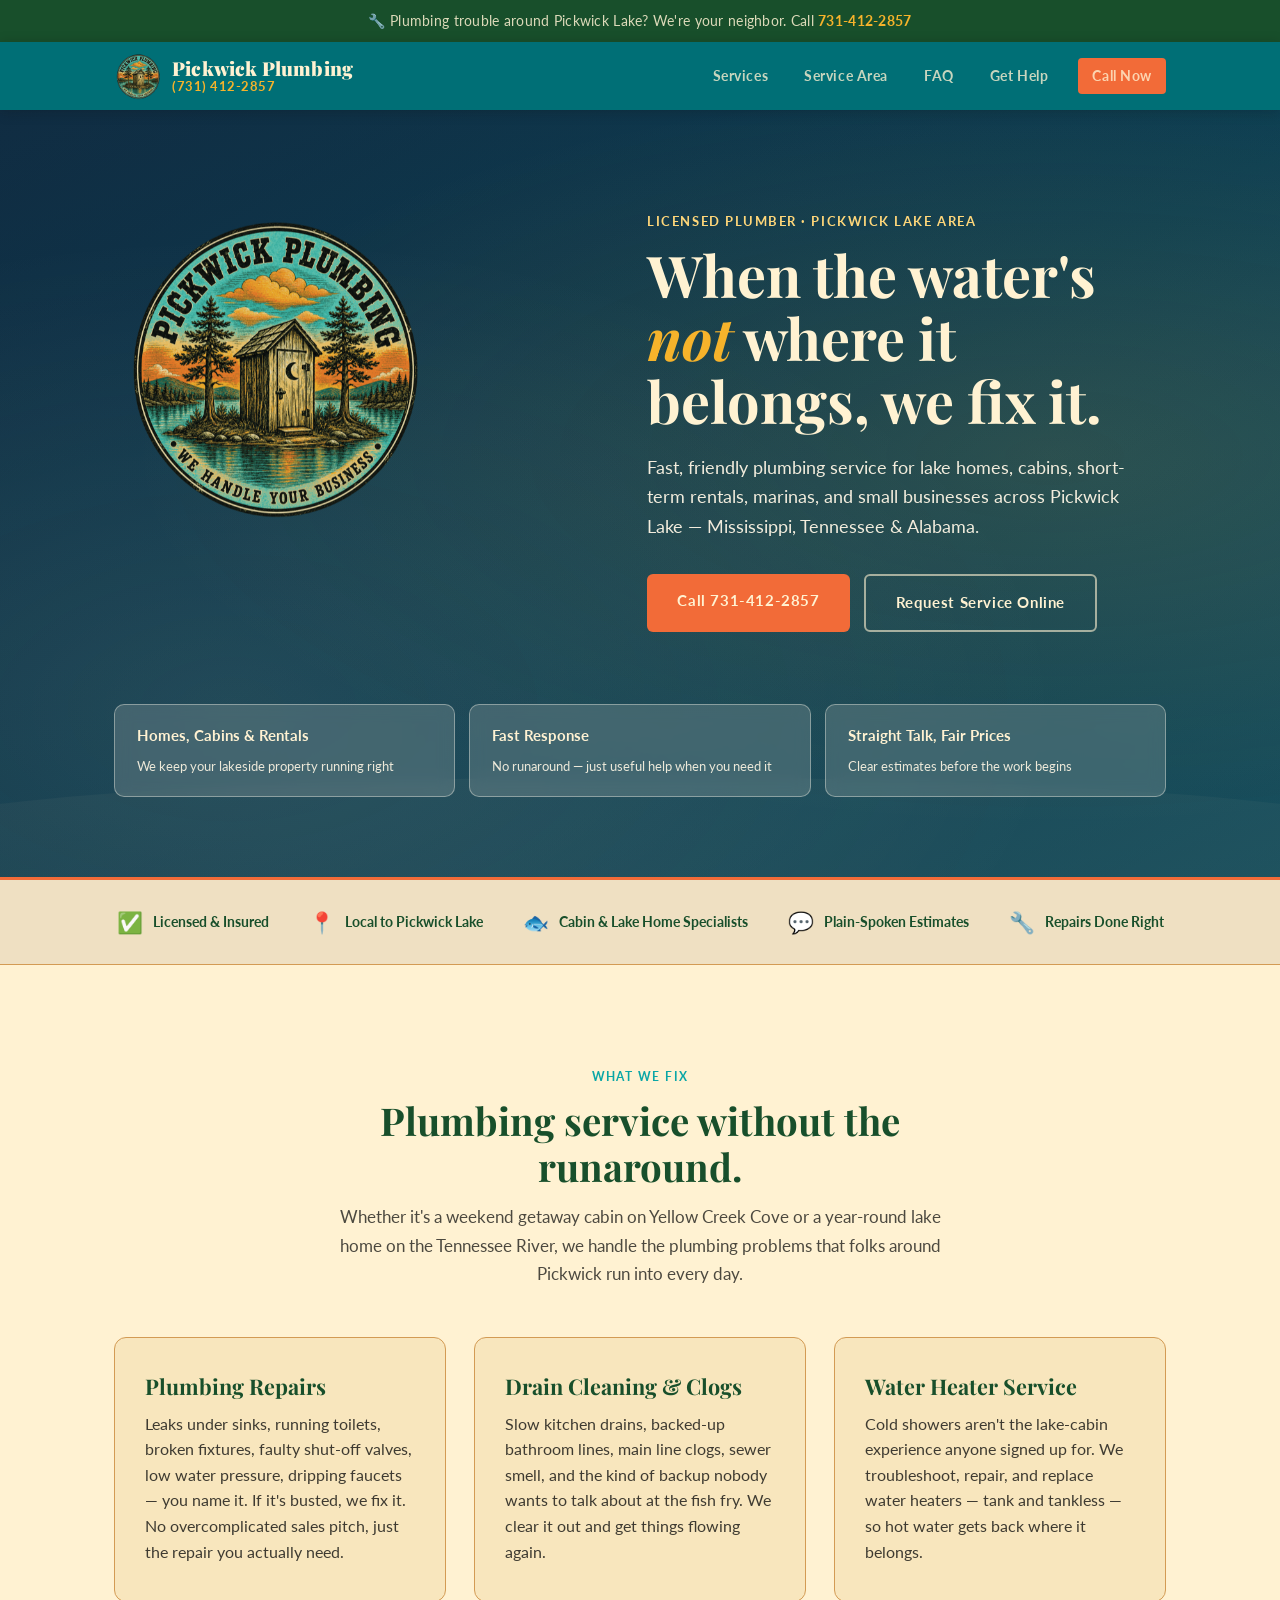
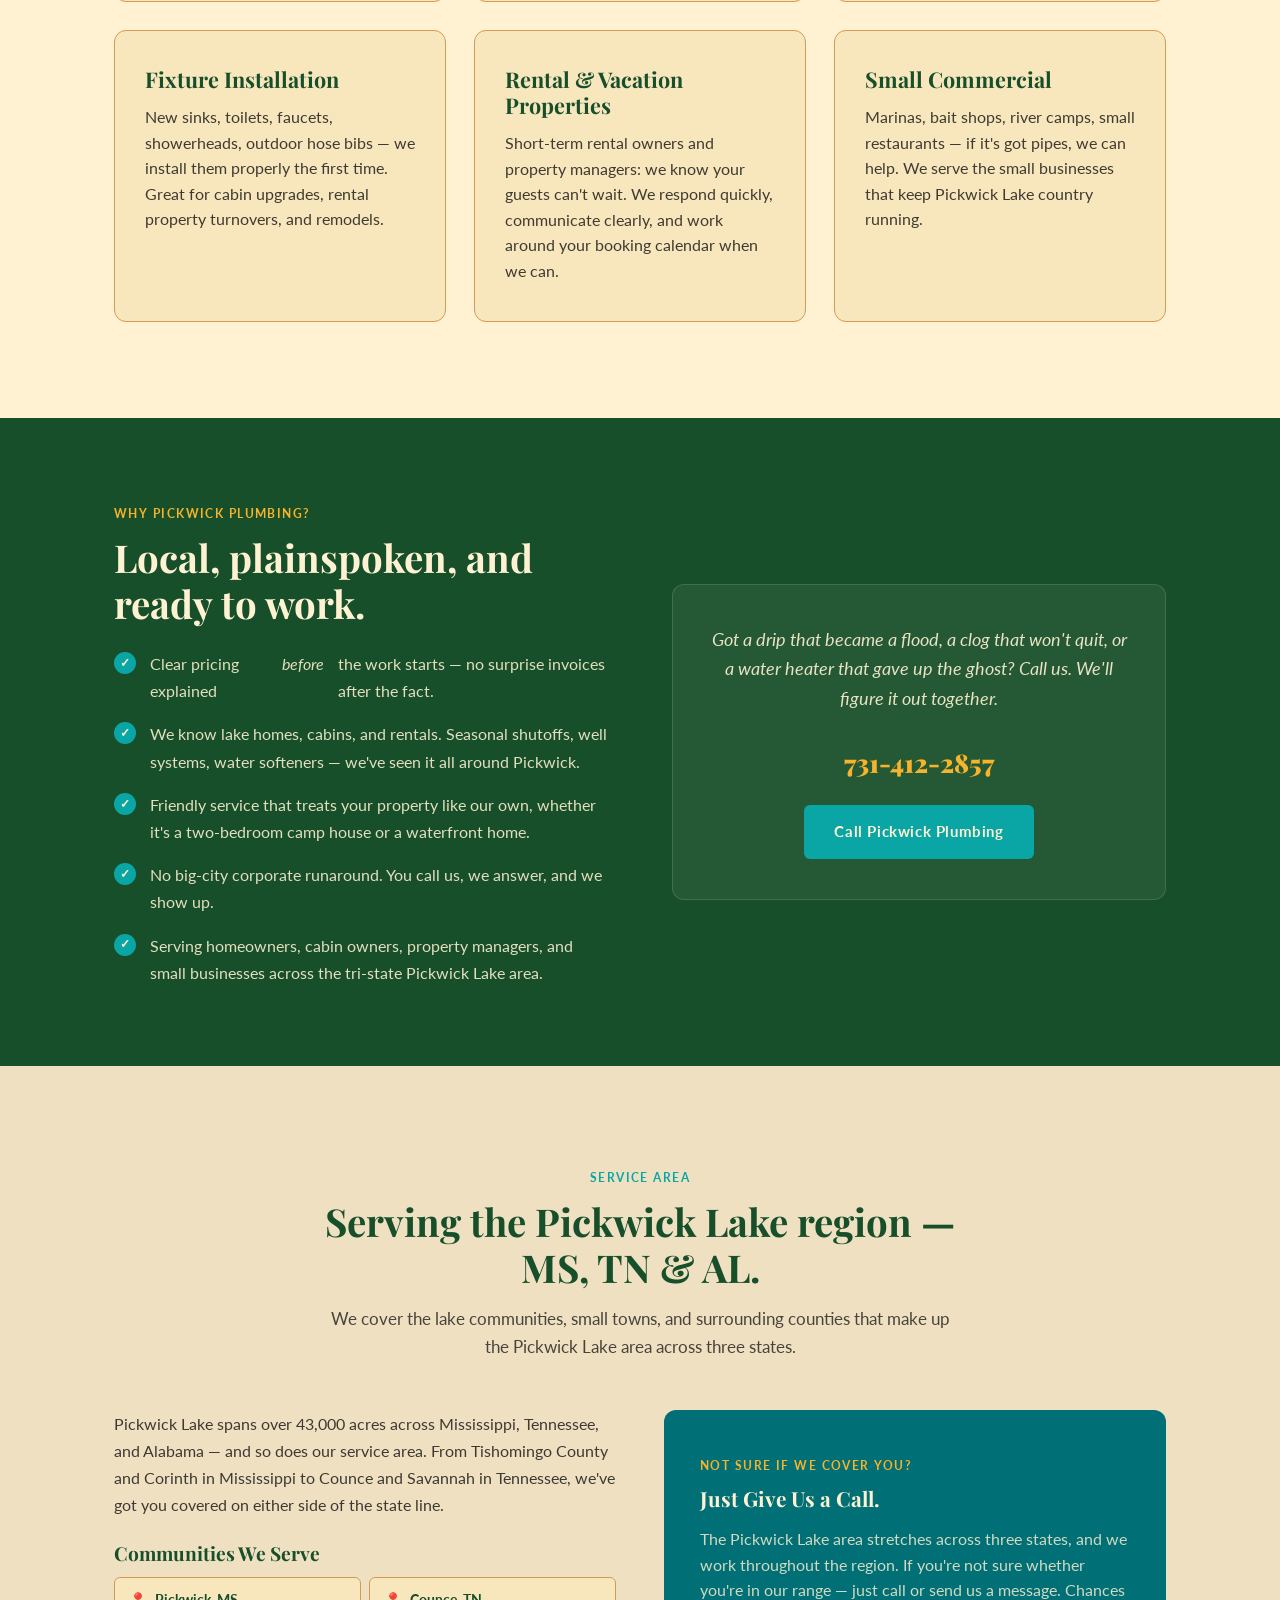
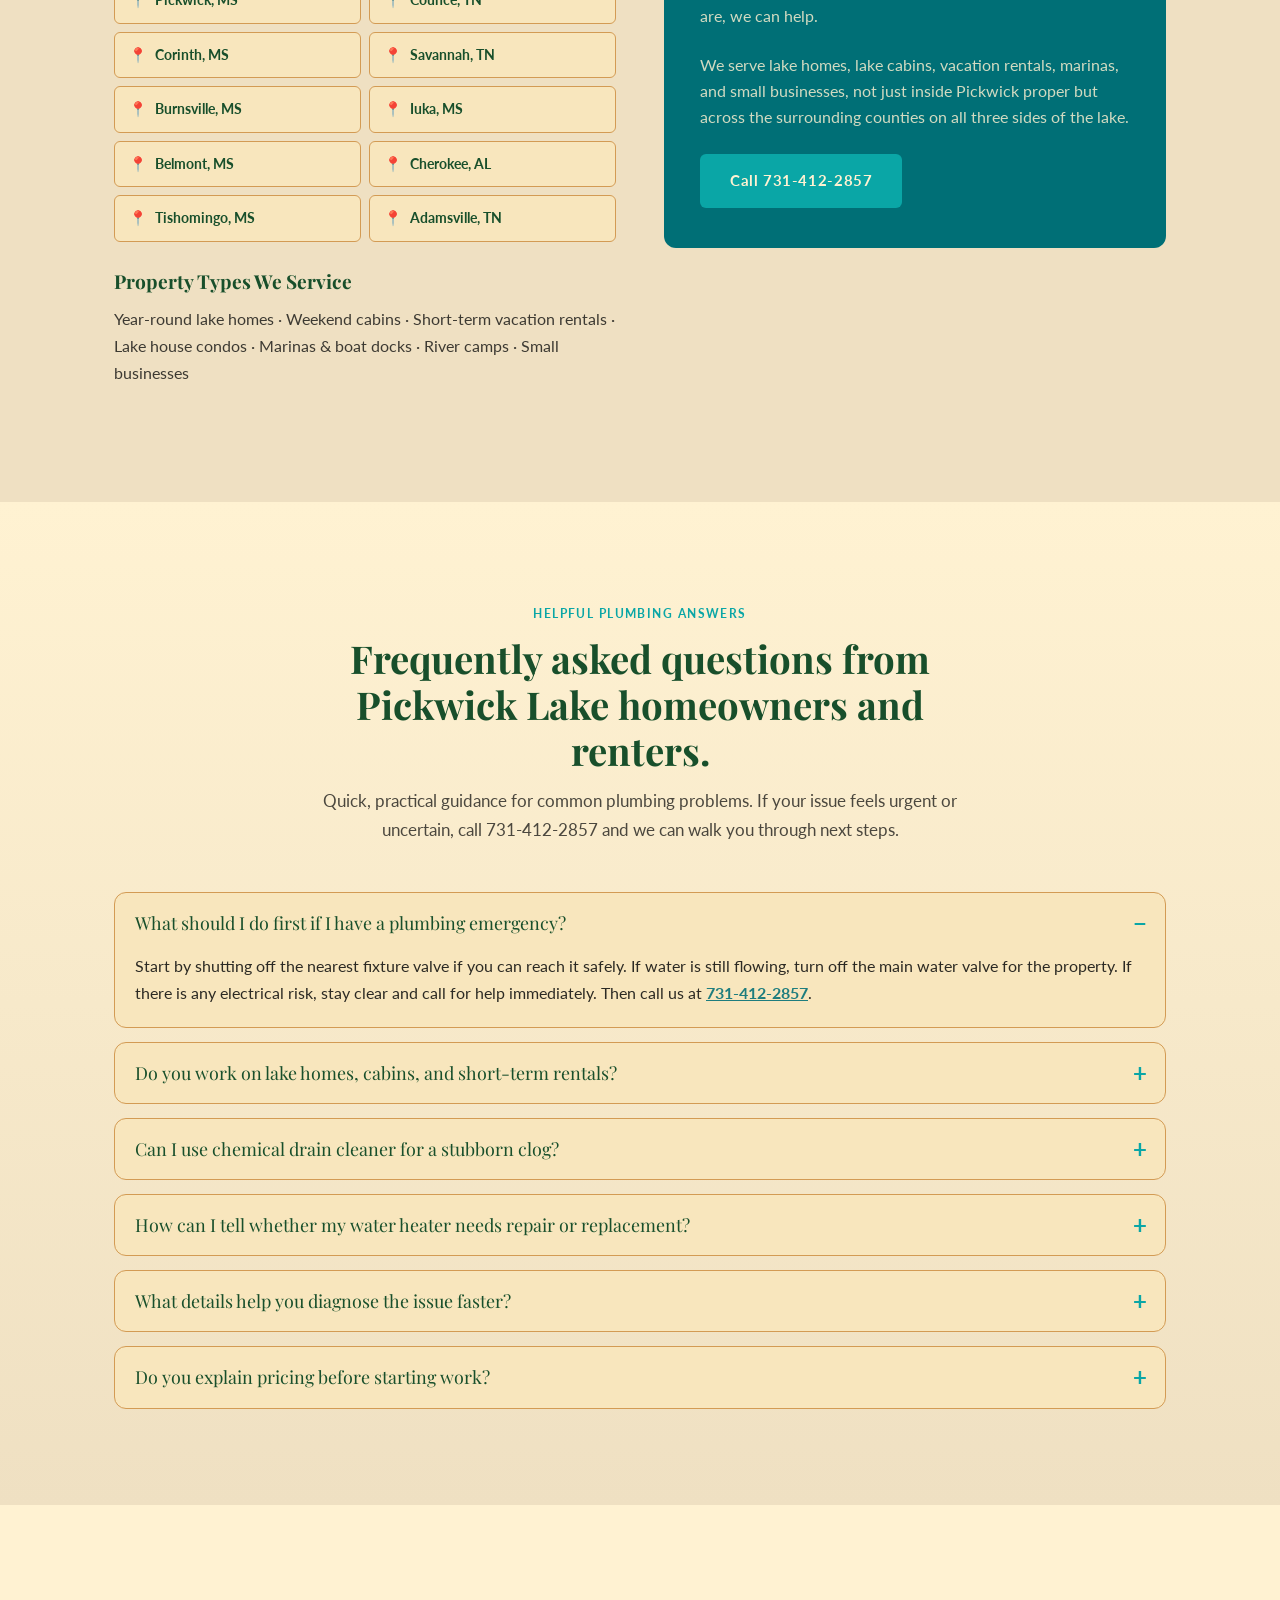
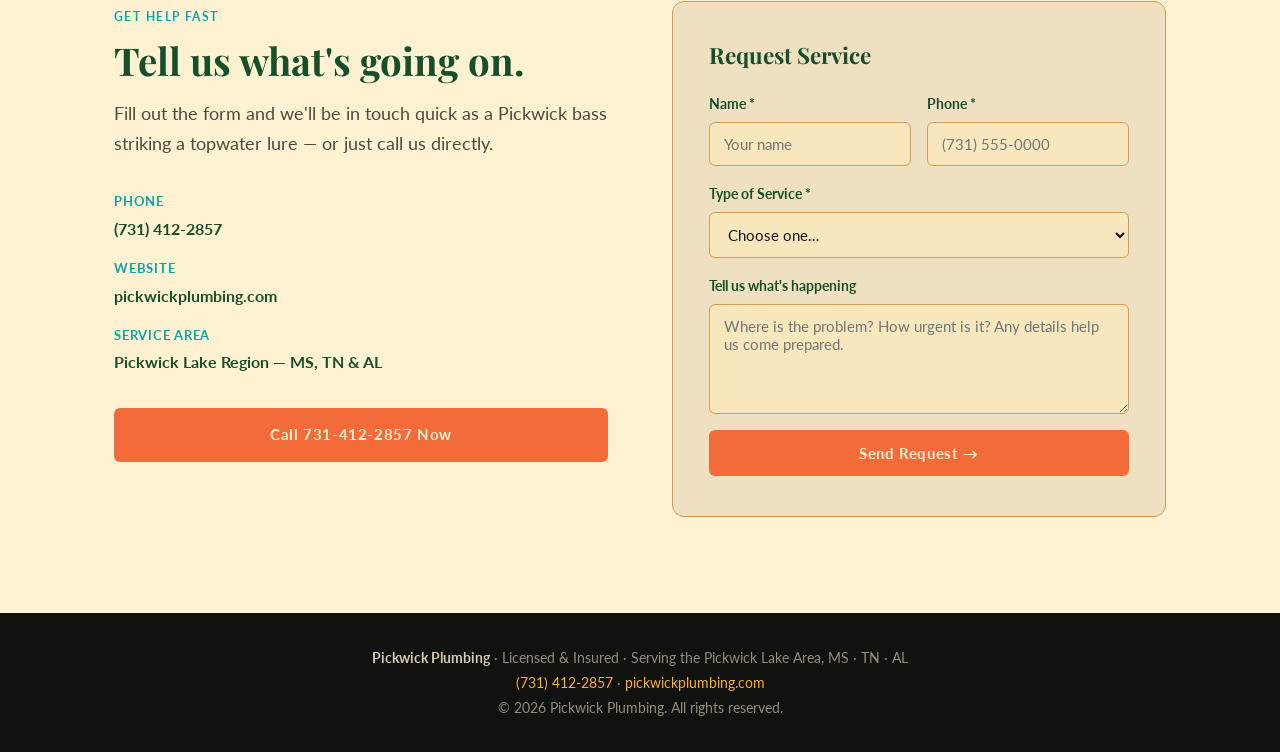
==== index.html @ c67c84d5 "edited callout-box" ====
<!DOCTYPE html>
<html lang="en">
<head>
  <meta charset="UTF-8" />
  <meta name="viewport" content="width=device-width, initial-scale=1.0" />

  <!-- ═══════════════════════════════════════════
       PRIMARY SEO META
  ═══════════════════════════════════════════ -->
  <title>Pickwick Plumbing | Licensed Plumber Near Pickwick Lake – Call 731-412-2857</title>
  <meta name="description" content="Pickwick Plumbing serves the Pickwick Lake area of Mississippi, Tennessee & Alabama. Licensed plumber for leaks, drain clogs, water heaters, lake cabins, rentals & more. Call 731-412-2857." />
  <meta name="keywords" content="plumber Pickwick Lake, plumbing Pickwick MS, plumber Tishomingo County, plumber Corinth MS, lake cabin plumbing, water heater repair Pickwick, drain clog Pickwick, licensed plumber near me Mississippi" />
  <meta name="robots" content="index, follow" />
  <link rel="canonical" href="https://pickwickplumbing.com/" />

    <!-- POST-DEPLOY SEO CHECKLIST
      1) Confirm https://pickwickplumbing.com/sitemap.xml returns 200 and is submitted in Google Search Console.
      2) Confirm https://pickwickplumbing.com/robots.txt returns 200 and references the sitemap URL.
      3) Confirm thank-you page includes noindex and is not listed in sitemap.xml.
      4) Inspect home URL in Search Console after deployment and request indexing if needed.
    -->

  <!-- ═══════════════════════════════════════════
       OPEN GRAPH / SOCIAL
  ═══════════════════════════════════════════ -->
  <meta property="og:type" content="website" />
  <meta property="og:title" content="Pickwick Plumbing | Serving the Pickwick Lake Area" />
  <meta property="og:description" content="Fast, friendly plumbing service for homes, lake cabins, short-term rentals & small businesses around Pickwick Lake. Call 731-412-2857." />
  <meta property="og:url" content="https://pickwickplumbing.com/" />
  <meta property="og:site_name" content="Pickwick Plumbing" />

  <!-- ═══════════════════════════════════════════
       LOCAL BUSINESS SCHEMA (JSON-LD)
  ═══════════════════════════════════════════ -->
  <script type="application/ld+json">
  {
    "@context": "https://schema.org",
    "@type": "Plumber",
    "name": "Pickwick Plumbing",
    "telephone": "+17314122857",
    "url": "https://pickwickplumbing.com",
    "areaServed": [
      "Pickwick Lake, MS",
      "Tishomingo County, MS",
      "Corinth, MS",
      "Burnsville, MS",
      "Belmont, MS",
      "Iuka, MS",
      "Counce, TN",
      "Savannah, TN",
      "Cherokee, AL"
    ],
    "serviceType": [
      "Plumbing Repair",
      "Drain Cleaning",
      "Water Heater Repair",
      "Fixture Installation",
      "Emergency Plumbing"
    ],
    "priceRange": "$$",
    "description": "Licensed plumbing service for homes, lake cabins, vacation rentals, marinas, and small businesses around Pickwick Lake."
  }
  </script>

  <script type="application/ld+json">
  {
    "@context": "https://schema.org",
    "@type": "FAQPage",
    "mainEntity": [
      {
        "@type": "Question",
        "name": "What should I do first if I have a plumbing emergency?",
        "acceptedAnswer": {
          "@type": "Answer",
          "text": "Shut off the nearest fixture valve if possible. If water is still running or spreading, turn off your home's main water valve. Then call Pickwick Plumbing at 731-412-2857 and avoid using affected fixtures until inspected."
        }
      },
      {
        "@type": "Question",
        "name": "Do you work on lake homes, cabins, and vacation rentals?",
        "acceptedAnswer": {
          "@type": "Answer",
          "text": "Yes. We routinely service lake homes, cabins, short-term rentals, marinas, and small businesses around Pickwick Lake across Mississippi, Tennessee, and Alabama."
        }
      },
      {
        "@type": "Question",
        "name": "Can I use chemical drain cleaners for a clog?",
        "acceptedAnswer": {
          "@type": "Answer",
          "text": "We usually recommend avoiding harsh chemical cleaners, especially in older piping. They can damage pipes and make professional service harder and less safe. Mechanical clearing is often safer and more effective."
        }
      },
      {
        "@type": "Question",
        "name": "How do I know if my water heater needs repair or replacement?",
        "acceptedAnswer": {
          "@type": "Answer",
          "text": "Common signs include inconsistent hot water, rust-colored water, unusual noises, leaks around the tank, and rising utility bills. We can inspect your unit and explain whether repair or replacement is the better value."
        }
      },
      {
        "@type": "Question",
        "name": "What information should I have ready when I call?",
        "acceptedAnswer": {
          "@type": "Answer",
          "text": "Share your address, the fixture or area affected, when the issue started, whether water is actively leaking, and any steps you've already taken. Photos are helpful when available."
        }
      },
      {
        "@type": "Question",
        "name": "Do you provide estimates before work begins?",
        "acceptedAnswer": {
          "@type": "Answer",
          "text": "Yes. We explain what we found, your options, and expected costs before starting approved work so you can make a clear, informed decision."
        }
      }
    ]
  }
  </script>

  <!-- ═══════════════════════════════════════════
       FONTS
  ═══════════════════════════════════════════ -->
  <link rel="preconnect" href="https://fonts.googleapis.com" />
  <link rel="preconnect" href="https://fonts.gstatic.com" crossorigin />
  <link href="https://fonts.googleapis.com/css2?family=Playfair+Display:wght@700;900&family=Lato:ital,wght@0,400;0,700;1,400&display=swap" rel="stylesheet" />

  <link rel="stylesheet" href="style.css" />
</head>

<body>

  <!-- ═══════════════════════════════════════════
       TOP BAR
  ═══════════════════════════════════════════ -->
  <div class="top-bar" role="banner">
    🔧 Plumbing trouble around Pickwick Lake? We're your neighbor. Call <a href="tel:7314122857">731-412-2857</a>
  </div>

  <!-- ═══════════════════════════════════════════
       HEADER / NAV
  ═══════════════════════════════════════════ -->
  <header>
    <nav id="siteNav" aria-label="Main navigation">
      <a class="nav-brand" href="/" aria-label="Pickwick Plumbing home">
        <img src="color-logo-no-number.png" alt="Pickwick Plumbing logo" class="nav-logo" />
        <span class="nav-brand-text">
          <span class="brand-name">Pickwick Plumbing</span>
          <span class="brand-phone"><strong>(731) 412-2857</strong></span>
        </span>
      </a>

      <button class="menu-toggle" id="menuToggle" type="button" aria-expanded="false" aria-controls="navLinks">Menu</button>

      <div class="nav-links" id="navLinks">
        <a href="#services">Services</a>
        <a href="#area">Service Area</a>
        <a href="#faq">FAQ</a>
        <a href="#contact">Get Help</a>
        <a class="btn btn-primary nav-cta" href="tel:7314122857">Call Now</a>
      </div>
    </nav>
  </header>

  <main>
    <!-- ═══════════════════════════════════════════
         HERO
    ═══════════════════════════════════════════ -->
    <section class="hero" aria-labelledby="hero-heading">
    <!-- INTRO -->
      <div class="hero-inner">
        <!-- LOGO -->
        <div class="hero-badge-col">
          <img src="color-logo-no-number.png" alt="Pickwick Plumbing logo" class="hero-logo" />
        </div>

        <div class="hero-text">
          <span class="eyebrow">Licensed Plumber · Pickwick Lake Area</span>
          <h1 id="hero-heading">When the water's <em>not</em> where it belongs, we fix it.</h1>
          <p>Fast, friendly plumbing service for lake homes, cabins, short-term rentals, marinas, and small businesses across Pickwick Lake — Mississippi, Tennessee & Alabama.</p>
          <div class="hero-actions">
            <a class="btn btn-primary" href="tel:7314122857">Call 731-412-2857</a>
            <a class="btn btn-outline" href="#contact">Request Service Online</a>
          </div>
        </div>

        <!-- START PITCH -->
        <div class="hero-badges" aria-label="Service highlights">
          <div class="hero-badge">
            <div class="hero-badge-text">
              <strong>Homes, Cabins & Rentals</strong>
              <span>We keep your lakeside property running right</span>
            </div>
          </div>
          <div class="hero-badge">
            <div class="hero-badge-text">
              <strong>Fast Response</strong>
              <span>No runaround — just useful help when you need it</span>
            </div>
          </div>
          <div class="hero-badge">
            <div class="hero-badge-text">
              <strong>Straight Talk, Fair Prices</strong>
              <span>Clear estimates before the work begins</span>
            </div>
          </div>
        </div>
        <!-- END PITCH -->
      </div>
    </section>

    <!-- ═══════════════════════════════════════════
         TRUST STRIP
    ═══════════════════════════════════════════ -->
    <div class="trust-strip" aria-label="Trust indicators">
      <div class="trust-strip-inner">
        <div class="trust-item"><span class="trust-item-icon">✅</span> Licensed &amp; Insured</div>
        <div class="trust-item"><span class="trust-item-icon">📍</span> Local to Pickwick Lake</div>
        <div class="trust-item"><span class="trust-item-icon">🐟</span> Cabin &amp; Lake Home Specialists</div>
        <div class="trust-item"><span class="trust-item-icon">💬</span> Plain-Spoken Estimates</div>
        <div class="trust-item"><span class="trust-item-icon">🔧</span> Repairs Done Right</div>
      </div>
    </div>

    <!-- ═══════════════════════════════════════════
         SERVICES
    ═══════════════════════════════════════════ -->
    <section id="services" aria-labelledby="services-heading">
      <div class="wrap">
        <div class="section-heading">
          <span class="eyebrow">What We Fix</span>
          <h2 id="services-heading">Plumbing service without the runaround.</h2>
          <p>Whether it's a weekend getaway cabin on Yellow Creek Cove or a year-round lake home on the Tennessee River, we handle the plumbing problems that folks around Pickwick run into every day.</p>
        </div>

        <div class="cards">
          <article class="card">
            <h3>Plumbing Repairs</h3>
            <p>Leaks under sinks, running toilets, broken fixtures, faulty shut-off valves, low water pressure, dripping faucets — you name it. If it's busted, we fix it. No overcomplicated sales pitch, just the repair you actually need.</p>
          </article>

          <article class="card">
            <h3>Drain Cleaning &amp; Clogs</h3>
            <p>Slow kitchen drains, backed-up bathroom lines, main line clogs, sewer smell, and the kind of backup nobody wants to talk about at the fish fry. We clear it out and get things flowing again.</p>
          </article>

          <article class="card">
            <h3>Water Heater Service</h3>
            <p>Cold showers aren't the lake-cabin experience anyone signed up for. We troubleshoot, repair, and replace water heaters — tank and tankless — so hot water gets back where it belongs.</p>
          </article>

          <article class="card">
            <h3>Fixture Installation</h3>
            <p>New sinks, toilets, faucets, showerheads, outdoor hose bibs — we install them properly the first time. Great for cabin upgrades, rental property turnovers, and remodels.</p>
          </article>

          <article class="card">
            <h3>Rental &amp; Vacation Properties</h3>
            <p>Short-term rental owners and property managers: we know your guests can't wait. We respond quickly, communicate clearly, and work around your booking calendar when we can.</p>
          </article>

          <article class="card">
            <h3>Small Commercial</h3>
            <p>Marinas, bait shops, river camps, small restaurants — if it's got pipes, we can help. We serve the small businesses that keep Pickwick Lake country running.</p>
          </article>
        </div>
      </div>
    </section>

    <!-- ═══════════════════════════════════════════
         WHY US
    ═══════════════════════════════════════════ -->
    <section class="why-band" aria-labelledby="why-heading">
      <div class="wrap why-grid">
        <div>
          <span class="eyebrow">Why Pickwick Plumbing?</span>
          <h2 id="why-heading">Local, plainspoken, and ready to work.</h2>
          <ul class="check-list">
            <li>Clear pricing explained <em>before</em> the work starts — no surprise invoices after the fact.</li>
            <li>We know lake homes, cabins, and rentals. Seasonal shutoffs, well systems, water softeners — we've seen it all around Pickwick.</li>
            <li>Friendly service that treats your property like our own, whether it's a two-bedroom camp house or a waterfront home.</li>
            <li>No big-city corporate runaround. You call us, we answer, and we show up.</li>
            <li>Serving homeowners, cabin owners, property managers, and small businesses across the tri-state Pickwick Lake area.</li>
          </ul>
        </div>

        <div class="callout-box">
          <p>Got a drip that became a flood, a clog that won't quit, or a water heater that gave up the ghost? Call us. We'll figure it out together.</p>
          <a class="call-number" href="tel:7314122857">731-412-2857</a>
          <a class="btn btn-water" href="tel:7314122857">Call Pickwick Plumbing</a>
        </div>
      </div>
    </section>

    <!-- ═══════════════════════════════════════════
         SERVICE AREA
    ═══════════════════════════════════════════ -->
    <section id="area" aria-labelledby="area-heading">
      <div class="wrap">
        <div class="section-heading">
          <span class="eyebrow">Service Area</span>
          <h2 id="area-heading">Serving the Pickwick Lake region — MS, TN &amp; AL.</h2>
          <p>We cover the lake communities, small towns, and surrounding counties that make up the Pickwick Lake area across three states.</p>
        </div>

        <div class="area-grid">
          <div class="area-text">
            <p>Pickwick Lake spans over 43,000 acres across Mississippi, Tennessee, and Alabama — and so does our service area. From Tishomingo County and Corinth in Mississippi to Counce and Savannah in Tennessee, we've got you covered on either side of the state line.</p>

            <h3>Communities We Serve</h3>
            <ul class="area-towns" aria-label="Service area communities">
              <li>Pickwick, MS</li>
              <li>Counce, TN</li>
              <li>Corinth, MS</li>
              <li>Savannah, TN</li>
              <li>Burnsville, MS</li>
              <li>Iuka, MS</li>
              <li>Belmont, MS</li>
              <li>Cherokee, AL</li>
              <li>Tishomingo, MS</li>
              <li>Adamsville, TN</li>
            </ul>

            <h3 style="margin-top:28px;">Property Types We Service</h3>
            <p>Year-round lake homes · Weekend cabins · Short-term vacation rentals · Lake house condos · Marinas &amp; boat docks · River camps · Small businesses</p>
          </div>

          <aside class="area-aside" aria-label="Service area callout">
            <span class="eyebrow">Not sure if we cover you?</span>
            <h3>Just Give Us a Call.</h3>
            <p>The Pickwick Lake area stretches across three states, and we work throughout the region. If you're not sure whether you're in our range — just call or send us a message. Chances are, we can help.</p>
            <p>We serve lake homes, lake cabins, vacation rentals, marinas, and small businesses, not just inside Pickwick proper but across the surrounding counties on all three sides of the lake.</p>
            <a class="btn btn-water" href="tel:7314122857">Call 731-412-2857</a>
          </aside>
        </div>
      </div>
    </section>

    <!-- ═══════════════════════════════════════════
         FAQ
    ═══════════════════════════════════════════ -->
    <section id="faq" aria-labelledby="faq-heading">
      <div class="wrap">
        <div class="section-heading">
          <span class="eyebrow">Helpful Plumbing Answers</span>
          <h2 id="faq-heading">Frequently asked questions from Pickwick Lake homeowners and renters.</h2>
          <p>Quick, practical guidance for common plumbing problems. If your issue feels urgent or uncertain, call 731-412-2857 and we can walk you through next steps.</p>
        </div>

        <div class="faq-list">
          <details class="faq-item" open>
            <summary>What should I do first if I have a plumbing emergency?</summary>
            <p>Start by shutting off the nearest fixture valve if you can reach it safely. If water is still flowing, turn off the main water valve for the property. If there is any electrical risk, stay clear and call for help immediately. Then call us at <a href="tel:7314122857">731-412-2857</a>.</p>
          </details>

          <details class="faq-item">
            <summary>Do you work on lake homes, cabins, and short-term rentals?</summary>
            <p>Yes. We regularly service year-round homes, weekend cabins, vacation rentals, marinas, and small businesses in the Pickwick Lake region across Mississippi, Tennessee, and Alabama.</p>
          </details>

          <details class="faq-item">
            <summary>Can I use chemical drain cleaner for a stubborn clog?</summary>
            <p>In most cases, we recommend avoiding harsh chemical cleaners. They can damage some pipe materials and make later service harder. A mechanical clearing approach is usually safer and more reliable for long-term results.</p>
          </details>

          <details class="faq-item">
            <summary>How can I tell whether my water heater needs repair or replacement?</summary>
            <p>Warning signs include inconsistent hot water, rust-tinged water, unusual popping sounds, water around the base, or a sudden increase in energy use. We can evaluate your unit and give straightforward repair-versus-replace options.</p>
          </details>

          <details class="faq-item">
            <summary>What details help you diagnose the issue faster?</summary>
            <p>If possible, have your address, affected fixture, when the problem started, whether water is actively leaking, and what troubleshooting you already tried. Photos or short video can also speed up planning.</p>
          </details>

          <details class="faq-item">
            <summary>Do you explain pricing before starting work?</summary>
            <p>Absolutely. We explain what we found, what options make sense, and estimated costs before approved work begins so you can make a clear decision with no guesswork.</p>
          </details>
        </div>
      </div>
    </section>

    <!-- ═══════════════════════════════════════════
         CONTACT
    ═══════════════════════════════════════════ -->
    <section id="contact" aria-labelledby="contact-heading">
      <div class="wrap contact-grid">

        <div class="contact-info">
          <span class="eyebrow">Get Help Fast</span>
          <h2 id="contact-heading">Tell us what's going on.</h2>
          <p class="lead">Fill out the form and we'll be in touch quick as a Pickwick bass striking a topwater lure — or just call us directly.</p>

          <div class="contact-details">
            <div class="contact-detail">
              <div class="contact-detail-body">
                <strong>Phone</strong>
                <a href="tel:7314122857">(731) 412-2857</a>
              </div>
            </div>
            <div class="contact-detail">
              <div class="contact-detail-body">
                <strong>Website</strong>
                <a href="https://pickwickplumbing.com">pickwickplumbing.com</a>
              </div>
            </div>
            <div class="contact-detail">
              <div class="contact-detail-body">
                <strong>Service Area</strong>
                <span>Pickwick Lake Region — MS, TN &amp; AL</span>
              </div>
            </div>
          </div>

          <a class="btn btn-primary" href="tel:7314122857" style="width:100%;text-align:center;">Call 731-412-2857 Now</a>
        </div>

        <div class="contact-form">
          <h3>Request Service</h3>

          <!-- Web3Forms integration (pre-wired) -->
          <form id="serviceForm" action="https://api.web3forms.com/submit" method="POST">
            <input type="hidden" name="access_key" value="b88d169e-f9c1-4914-bdb2-d0b8a0f3db81" />
            <input type="hidden" name="subject" value="New Service Request — Pickwick Plumbing" />
            <input type="hidden" name="redirect" value="false" />

            <div class="form-grid">
              <label>
                Name *
                <input type="text" name="name" autocomplete="name" required placeholder="Your name" />
              </label>
              <label>
                Phone *
                <input type="tel" name="phone" autocomplete="tel" required placeholder="(731) 555-0000" />
              </label>
            </div>

            <label class="full">
              Type of Service *
              <select name="service" required>
                <option value="">Choose one…</option>
                <option>Leak repair</option>
                <option>Clogged drain</option>
                <option>Water heater repair or replacement</option>
                <option>Fixture installation</option>
                <option>Rental or vacation property service</option>
                <option>Other plumbing issue</option>
              </select>
            </label>

            <label class="full">
              Tell us what's happening
              <textarea name="message" placeholder="Where is the problem? How urgent is it? Any details help us come prepared."></textarea>
            </label>

            <button class="btn btn-primary" type="submit" style="width:100%;">Send Request →</button>
            <div class="form-status" id="formStatus" role="status" aria-live="polite"></div>
          </form>
        </div>

      </div>
    </section>
  </main>

  <!-- ═══════════════════════════════════════════
       FOOTER
  ═══════════════════════════════════════════ -->
  <footer>
    <p>
      <strong>Pickwick Plumbing</strong> · Licensed &amp; Insured · Serving the Pickwick Lake Area, MS · TN · AL<br />
      <a href="tel:7314122857">(731) 412-2857</a> ·
      <a href="https://pickwickplumbing.com">pickwickplumbing.com</a><br />
      © <span id="footerYear"></span> Pickwick Plumbing. All rights reserved.
    </p>
  </footer>

  <script>
    /* ── Year ── */
    document.getElementById('footerYear').textContent = new Date().getFullYear();

    /* ── Mobile nav ── */
    const nav = document.getElementById('siteNav');
    const toggle = document.getElementById('menuToggle');
    toggle.addEventListener('click', () => {
      const open = nav.classList.toggle('open');
      toggle.setAttribute('aria-expanded', String(open));
      toggle.textContent = open ? 'Close' : 'Menu';
    });
    document.querySelectorAll('#navLinks a').forEach(link => {
      link.addEventListener('click', () => {
        nav.classList.remove('open');
        toggle.setAttribute('aria-expanded', 'false');
        toggle.textContent = 'Menu';
      });
    });

    /* ── Contact form (Web3Forms AJAX) ── */
    const form   = document.getElementById('serviceForm');
    const status = document.getElementById('formStatus');

    form.addEventListener('submit', async (e) => {
      e.preventDefault();
      const btn = form.querySelector('button[type="submit"]');
      btn.disabled = true;
      btn.textContent = 'Sending…';
      status.style.display = 'none';
      status.className = 'form-status';

      try {
        const res  = await fetch('https://api.web3forms.com/submit', {
          method: 'POST',
          body: new FormData(form)
        });
        const data = await res.json();

        if (data.success) {
          const nameField = form.elements.namedItem('name');
          const firstName = (nameField && typeof nameField.value === 'string')
            ? nameField.value.trim().split(/\s+/)[0]
            : '';

          const target = firstName
            ? `thank-you.html?name=${encodeURIComponent(firstName)}`
            : 'thank-you.html';

          window.location.href = target;
          form.reset();
        } else {
          throw new Error(data.message || 'Submission error');
        }
      } catch (err) {
        status.style.display = 'block';
        status.classList.add('error');
        status.textContent   = 'Something went sideways sending that. Please call us at (731) 412-2857 and we\'ll get you taken care of.';
      } finally {
        btn.disabled = false;
        btn.textContent = 'Send Request →';
      }
    });
  </script>
</body>
</html>
---- style.css ----
/* ══════════════════════════════════════
   DESIGN TOKENS
══════════════════════════════════════ */
:root {
  --ink:         #11110f;
  --paper:       #efe0c2;
  --paper-light: #fff2d2;
  --teal:        #0aa6a6;
  --deep-teal:   #006f76;
  --lake:        #00b8c8;
  --sunset:      #f26b38;
  --gold:        #f6b32b;
  --pine:        #184f2b;
  --grass:       #7fa629;
  --wood:        #d39b54;
  --cream:       #f8e6bd;
  --shadow:      rgba(17, 17, 15, 0.22);

  --radius:      6px;
  --transition:  .2s ease;

  font-size: 16px;
}

/* ══════════════════════════════════════
   RESET & BASE
══════════════════════════════════════ */
*, *::before, *::after { box-sizing: border-box; margin: 0; padding: 0; }

html { scroll-behavior: smooth; }

body {
  font-family: 'Lato', sans-serif;
  color: var(--ink);
  background: var(--paper-light);
  line-height: 1.7;
}

h1, h2, h3, h4 {
  font-family: 'Playfair Display', Georgia, serif;
  line-height: 1.2;
}

a { color: inherit; text-decoration: none; }
img { display: block; max-width: 100%; }
ul { list-style: none; }

/* ══════════════════════════════════════
   UTILITIES
══════════════════════════════════════ */
.wrap { max-width: 1100px; margin: 0 auto; padding: 0 24px; }

.eyebrow {
  display: inline-block;
  font-family: 'Lato', sans-serif;
  font-size: .75rem;
  font-weight: 700;
  letter-spacing: .12em;
  text-transform: uppercase;
  color: var(--teal);
  margin-bottom: 10px;
}

.section-heading {
  text-align: center;
  max-width: 640px;
  margin: 0 auto 48px;
}
.section-heading h2 { font-size: clamp(1.75rem, 3vw, 2.5rem); margin-bottom: 14px; color: var(--pine); }
.section-heading p  { color: var(--ink); font-size: 1.05rem; opacity: .75; }

/* ══════════════════════════════════════
   BUTTONS
══════════════════════════════════════ */
.btn {
  display: inline-block;
  padding: 14px 30px;
  border-radius: var(--radius);
  font-family: 'Lato', sans-serif;
  font-weight: 700;
  font-size: .95rem;
  letter-spacing: .04em;
  transition: background var(--transition), transform var(--transition), box-shadow var(--transition);
  cursor: pointer;
  border: none;
  text-align: center;
}
.btn-primary {
  background: var(--sunset);
  color: var(--paper-light);
}
.btn-primary:hover { background: #d95a28; transform: translateY(-1px); box-shadow: 0 6px 18px rgba(242,107,56,.38); }

.btn-outline {
  background: transparent;
  color: var(--paper-light);
  border: 2px solid rgba(255,242,210,.6);
}
.btn-outline:hover { background: rgba(255,242,210,.12); border-color: var(--paper-light); }

.btn-water {
  background: var(--teal);
  color: var(--paper-light);
}
.btn-water:hover { background: var(--lake); transform: translateY(-1px); }

/* ══════════════════════════════════════
   TOP BAR
══════════════════════════════════════ */
.top-bar {
  background: var(--pine);
  color: rgba(255,242,210,.85);
  text-align: center;
  padding: 9px 16px;
  font-size: .875rem;
  letter-spacing: .02em;
}
.top-bar a { color: var(--gold); font-weight: 700; }
.top-bar a:hover { text-decoration: underline; }

/* ══════════════════════════════════════
   HEADER / NAV
══════════════════════════════════════ */
header {
  position: sticky;
  top: 0;
  z-index: 100;
  background: var(--deep-teal);
  box-shadow: 0 2px 12px var(--shadow);
}

nav {
  display: flex;
  align-items: center;
  justify-content: space-between;
  gap: 24px;
  max-width: 1100px;
  margin: 0 auto;
  padding: 0 24px;
  height: 68px;
}

.nav-brand {
  display: flex;
  align-items: center;
  gap: 10px;
  line-height: 1.1;
}
.nav-logo {
  width: 48px;
  height: 48px;
  object-fit: contain;
  flex-shrink: 0;
}
.nav-brand-text {
  display: flex;
  flex-direction: column;
}
.nav-brand .brand-name {
  font-family: 'Playfair Display', serif;
  font-size: 1.2rem;
  font-weight: 900;
  color: var(--paper-light);
  letter-spacing: .01em;
}
.nav-brand .brand-phone {
  font-size: .8rem;
  color: var(--gold);
  font-weight: 700;
  letter-spacing: .04em;
}
.nav-brand:hover .brand-name { color: var(--cream); }

.nav-links {
  display: flex;
  align-items: center;
  gap: 8px;
}
.nav-links a {
  color: rgba(255,242,210,.78);
  font-size: .9rem;
  font-weight: 700;
  padding: 6px 14px;
  border-radius: 4px;
  transition: color var(--transition), background var(--transition);
  letter-spacing: .04em;
}
.nav-links a:hover { color: var(--paper-light); background: rgba(255,242,210,.10); }

.nav-cta { margin-left: 8px; padding: 10px 22px; font-size: .875rem; }

.menu-toggle {
  display: none;
  background: none;
  border: 2px solid rgba(255,242,210,.4);
  color: var(--paper-light);
  padding: 8px 16px;
  border-radius: 4px;
  font-family: 'Lato', sans-serif;
  font-size: .875rem;
  font-weight: 700;
  cursor: pointer;
  transition: border-color var(--transition);
}
.menu-toggle:hover { border-color: var(--paper-light); }

@media (max-width: 768px) {
  .menu-toggle { display: block; }
  .nav-links {
    display: none;
    position: absolute;
    top: 100%;
    left: 0; right: 0;
    background: var(--pine);
    flex-direction: column;
    padding: 20px 24px;
    gap: 4px;
    border-top: 1px solid rgba(255,242,210,.10);
  }
  nav { position: relative; }
  nav.open .nav-links { display: flex; }
  .nav-links a { padding: 12px 16px; border-radius: 4px; width: 100%; }
  .nav-cta { display: none; }
}

/* ══════════════════════════════════════
   HERO
══════════════════════════════════════ */
.hero {
  position: relative;
  background: linear-gradient(150deg, #12324a 0%, #0e4b60 52%, #1f6a78 100%);
  color: var(--paper-light);
  overflow: hidden;
  padding: 96px 0 80px;
}

/* Subtle water ripple decoration */
.hero::before {
  content: '';
  position: absolute;
  bottom: -60px;
  left: -10%;
  right: -10%;
  height: 160px;
  background: var(--paper);
  border-radius: 50% 50% 0 0 / 60px;
  opacity: .06;
}
.hero::after {
  content: '';
  position: absolute;
  top: 0; left: 0; right: 0; bottom: 0;
  background:
    radial-gradient(ellipse at 82% 45%, rgba(246,179,43,.12) 0%, transparent 62%),
    radial-gradient(ellipse at 18% 78%, rgba(255,242,210,.09) 0%, transparent 56%),
    linear-gradient(180deg, rgba(9, 24, 39, .22), rgba(9, 24, 39, .35));
  pointer-events: none;
}

.hero-inner {
  position: relative;
  z-index: 1;
  max-width: 1100px;
  margin: 0 auto;
  padding: 0 24px;
  display: grid;
  grid-template-columns: minmax(280px, 0.95fr) minmax(0, 1.05fr);
  gap: 64px;
  align-items: start;
}

.hero-text .eyebrow { color: #ffd77a; font-size: .8rem; }
.hero-text h1 {
  font-size: clamp(2.2rem, 4.5vw, 3.6rem);
  color: var(--paper-light);
  margin-bottom: 20px;
  line-height: 1.1;
}
.hero-text h1 em {
  font-style: italic;
  color: var(--gold);
}
.hero-text p {
  font-size: 1.1rem;
  color: rgba(255, 247, 230, .94);
  margin-bottom: 32px;
  max-width: 480px;
}
.hero-actions { display: flex; gap: 14px; flex-wrap: wrap; }

.hero-badge-col {
  display: flex;
  flex-direction: column;
  gap: 16px;
  align-items: flex-start;
}

.hero-logo {
  width: min(100%, 320px);
  height: auto;
  object-fit: contain;
}

.hero-badges {
  grid-column: 1 / -1;
  display: grid;
  grid-template-columns: repeat(3, minmax(0, 1fr));
  gap: 14px;
  width: 100%;
  margin-top: 8px;
}

.hero-badge {
  background: rgba(255, 249, 236, .16);
  border: 1px solid rgba(255, 249, 236, .38);
  border-radius: 10px;
  padding: 18px 22px;
  backdrop-filter: blur(8px);
  display: flex;
  align-items: center;
  gap: 16px;
  transition: background var(--transition), border-color var(--transition);
}
.hero-badge:hover {
  background: rgba(255, 249, 236, .24);
  border-color: rgba(255, 249, 236, .55);
}
.hero-badge-icon { font-size: 1.8rem; flex-shrink: 0; }
.hero-badge-text strong { display: block; color: var(--paper-light); font-size: .95rem; margin-bottom: 2px; }
.hero-badge-text span { color: rgba(255, 247, 230, .9); font-size: .82rem; }

@media (max-width: 820px) {
  .hero-inner { grid-template-columns: 1fr; gap: 40px; }
  .hero-badge-col { align-items: flex-start; }
  .hero-badges { grid-template-columns: 1fr; }
  .hero-logo { width: min(100%, 260px); }
  .hero-text h1 { font-size: 2.2rem; }
}

/* ══════════════════════════════════════
   TRUST STRIP
══════════════════════════════════════ */
.trust-strip {
  background: var(--paper);
  border-top: 3px solid var(--sunset);
  border-bottom: 1px solid var(--wood);
  padding: 24px 0;
}
.trust-strip-inner {
  max-width: 1100px;
  margin: 0 auto;
  padding: 0 24px;
  display: flex;
  justify-content: center;
  gap: 40px;
  flex-wrap: wrap;
}
.trust-item {
  display: flex;
  align-items: center;
  gap: 10px;
  font-size: .9rem;
  font-weight: 700;
  color: var(--pine);
}
.trust-item-icon { font-size: 1.3rem; }

/* ══════════════════════════════════════
   SERVICES
══════════════════════════════════════ */
#services { padding: 96px 0; background: var(--paper-light); }

.cards {
  display: grid;
  grid-template-columns: repeat(auto-fit, minmax(280px, 1fr));
  gap: 28px;
}

.card {
  background: var(--cream);
  border: 1px solid var(--wood);
  border-radius: 12px;
  padding: 36px 30px;
  transition: box-shadow var(--transition), transform var(--transition), border-color var(--transition);
  position: relative;
  overflow: hidden;
}
.card::before {
  content: '';
  position: absolute;
  top: 0; left: 0; right: 0;
  height: 4px;
  background: linear-gradient(90deg, var(--teal), var(--lake));
  transform: scaleX(0);
  transform-origin: left;
  transition: transform .3s ease;
}
.card:hover { box-shadow: 0 8px 32px var(--shadow); transform: translateY(-3px); border-color: var(--teal); }
.card:hover::before { transform: scaleX(1); }

.card-icon { font-size: 2.4rem; margin-bottom: 18px; }
.card h3 { font-size: 1.35rem; color: var(--pine); margin-bottom: 12px; }
.card p  { color: var(--ink); font-size: .97rem; line-height: 1.65; opacity: .8; }

/* ══════════════════════════════════════
   WHY US BAND
══════════════════════════════════════ */
.why-band {
  background: var(--pine);
  color: var(--paper-light);
  padding: 80px 0;
}

.why-grid {
  display: grid;
  grid-template-columns: 1fr 1fr;
  gap: 64px;
  align-items: center;
}

.why-grid h2 { color: var(--paper-light); font-size: clamp(1.75rem, 3vw, 2.4rem); margin-bottom: 24px; }
.why-grid .eyebrow { color: var(--gold); }

.check-list { display: flex; flex-direction: column; gap: 16px; margin-top: 8px; }
.check-list li {
  display: flex;
  gap: 14px;
  align-items: flex-start;
  color: rgba(255,242,210,.88);
  font-size: 1rem;
}
.check-list li::before {
  content: '✓';
  flex-shrink: 0;
  width: 22px;
  height: 22px;
  background: var(--teal);
  color: var(--paper-light);
  border-radius: 50%;
  display: flex;
  align-items: center;
  justify-content: center;
  font-size: .75rem;
  font-weight: 900;
  margin-top: 2px;
}

.callout-box {
  background: rgba(255,242,210,.06);
  border: 1px solid rgba(255,242,210,.14);
  border-radius: 12px;
  padding: 40px 36px;
  text-align: center;
}
.callout-box .quote-mark {
  font-family: 'Playfair Display', serif;
  font-size: 5rem;
  color: var(--gold);
  line-height: .6;
  display: block;
  margin-bottom: 16px;
}
.callout-box p {
  font-size: 1.15rem;
  font-style: italic;
  color: rgba(255,242,210,.9);
  margin-bottom: 28px;
  line-height: 1.6;
}
.callout-box .call-number {
  display: block;
  font-family: 'Playfair Display', serif;
  font-size: 1.6rem;
  font-weight: 900;
  color: var(--gold);
  margin-bottom: 20px;
}

@media (max-width: 768px) {
  .why-grid { grid-template-columns: 1fr; gap: 40px; }
}

/* ══════════════════════════════════════
   SERVICE AREA
══════════════════════════════════════ */
#area { padding: 96px 0; background: var(--paper); }
#area h2 { color: var(--pine); }

.area-grid {
  display: grid;
  grid-template-columns: 1fr 1fr;
  gap: 48px;
  align-items: start;
}

.area-text p { color: var(--ink); margin-bottom: 20px; opacity: .8; }
.area-text h3 { font-size: 1.2rem; color: var(--pine); margin-bottom: 12px; margin-top: 24px; }

.area-towns {
  display: grid;
  grid-template-columns: 1fr 1fr;
  gap: 8px;
}
.area-towns li {
  background: var(--cream);
  border: 1px solid var(--wood);
  border-radius: 6px;
  padding: 10px 14px;
  font-size: .9rem;
  font-weight: 700;
  color: var(--pine);
  display: flex;
  align-items: center;
  gap: 8px;
}
.area-towns li::before { content: '📍'; font-size: .9rem; }

.area-aside {
  background: var(--deep-teal);
  border-radius: 12px;
  padding: 40px 36px;
  color: var(--paper-light);
}
.area-aside h3 { color: var(--paper-light); font-size: 1.3rem; margin-bottom: 16px; }
.area-aside p  { color: rgba(255,242,210,.82); font-size: .97rem; margin-bottom: 24px; line-height: 1.65; }
.area-aside .eyebrow { color: var(--gold); }

@media (max-width: 768px) {
  .area-grid { grid-template-columns: 1fr; }
}

/* ══════════════════════════════════════
   FAQ
══════════════════════════════════════ */
#faq {
  padding: 96px 0;
  background: linear-gradient(180deg, var(--paper-light), var(--paper));
}

.faq-list {
  display: grid;
  gap: 14px;
}

.faq-item {
  background: var(--cream);
  border: 1px solid var(--wood);
  border-radius: 12px;
  padding: 0;
  overflow: hidden;
}

.faq-item summary {
  list-style: none;
  cursor: pointer;
  padding: 18px 56px 18px 20px;
  font-family: 'Playfair Display', Georgia, serif;
  font-size: 1.12rem;
  line-height: 1.35;
  color: var(--pine);
  position: relative;
}

.faq-item summary::-webkit-details-marker {
  display: none;
}

.faq-item summary::after {
  content: '+';
  position: absolute;
  right: 18px;
  top: 50%;
  transform: translateY(-50%);
  font-family: 'Lato', sans-serif;
  font-size: 1.5rem;
  font-weight: 700;
  color: var(--teal);
}

.faq-item[open] summary::after {
  content: '\2212';
}

.faq-item p {
  padding: 0 20px 20px;
  color: var(--ink);
  opacity: .88;
  font-size: .98rem;
}

.faq-item a {
  color: var(--deep-teal);
  font-weight: 700;
  text-decoration: underline;
}

.faq-item summary:focus-visible {
  outline: 3px solid rgba(10,166,166,.35);
  outline-offset: -3px;
}

@media (max-width: 768px) {
  #faq { padding: 72px 0; }
  .faq-item summary { font-size: 1.02rem; padding-right: 48px; }
}

/* ══════════════════════════════════════
   CONTACT
══════════════════════════════════════ */
#contact { padding: 96px 0; background: var(--paper-light); }

.contact-grid {
  display: grid;
  grid-template-columns: 1fr 1fr;
  gap: 64px;
  align-items: start;
}

.contact-info h2 { font-size: clamp(1.75rem, 3vw, 2.4rem); color: var(--pine); margin-bottom: 16px; }
.contact-info .lead { font-size: 1.1rem; color: var(--ink); opacity: .75; margin-bottom: 32px; }

.contact-details { display: flex; flex-direction: column; gap: 16px; margin-bottom: 32px; }
.contact-detail {
  display: flex;
  gap: 14px;
  align-items: center;
}
.contact-detail-icon {
  width: 44px;
  height: 44px;
  background: var(--cream);
  border: 1px solid var(--wood);
  border-radius: 10px;
  display: flex;
  align-items: center;
  justify-content: center;
  font-size: 1.2rem;
  flex-shrink: 0;
}
.contact-detail-body strong { display: block; font-size: .8rem; color: var(--teal); letter-spacing: .06em; text-transform: uppercase; margin-bottom: 2px; }
.contact-detail-body a { color: var(--pine); font-weight: 700; font-size: 1rem; }
.contact-detail-body a:hover { color: var(--teal); }
.contact-detail-body span { color: var(--pine); font-weight: 700; font-size: 1rem; }

/* Form */
.contact-form {
  background: var(--paper);
  border: 1px solid var(--wood);
  border-radius: 12px;
  padding: 40px 36px;
}
.contact-form h3 { font-size: 1.4rem; color: var(--pine); margin-bottom: 24px; }

.form-row { display: grid; grid-template-columns: 1fr 1fr; gap: 16px; }

label { display: flex; flex-direction: column; gap: 6px; font-size: .875rem; font-weight: 700; color: var(--pine); margin-bottom: 16px; }
label.full { grid-column: 1 / -1; }

input, select, textarea {
  border: 1.5px solid var(--wood);
  border-radius: 6px;
  padding: 12px 14px;
  font-family: 'Lato', sans-serif;
  font-size: .95rem;
  color: var(--ink);
  background: var(--cream);
  transition: border-color var(--transition), box-shadow var(--transition);
  width: 100%;
}
input:focus, select:focus, textarea:focus {
  outline: none;
  border-color: var(--teal);
  box-shadow: 0 0 0 3px rgba(10,166,166,.18);
}
textarea { resize: vertical; min-height: 110px; }

.form-grid {
  display: grid;
  grid-template-columns: 1fr 1fr;
  gap: 0 16px;
}

.form-status {
  display: none;
  margin-top: 16px;
  padding: 14px 18px;
  border-radius: 6px;
  font-size: .92rem;
  background: #d4edda;
  color: #155724;
  border: 1px solid #c3e6cb;
}
.form-status.error {
  background: #f8d7da;
  color: #721c24;
  border-color: #f5c6cb;
}

@media (max-width: 768px) {
  .contact-grid { grid-template-columns: 1fr; gap: 40px; }
  .form-grid { grid-template-columns: 1fr; }
  .contact-form { padding: 28px 22px; }
}

/* ══════════════════════════════════════
   THANK YOU PAGE
══════════════════════════════════════ */
.thanks-section {
  padding: 96px 0;
  background: linear-gradient(180deg, var(--paper-light), var(--paper));
}

.thanks-wrap {
  display: grid;
  place-items: center;
}

.thanks-card {
  width: 100%;
  max-width: 760px;
  background: var(--cream);
  border: 1px solid var(--wood);
  border-radius: 14px;
  padding: 42px 36px;
  box-shadow: 0 8px 30px rgba(17, 17, 15, 0.12);
}

.thanks-card h1 {
  color: var(--pine);
  font-size: clamp(2rem, 4vw, 2.8rem);
  margin-bottom: 14px;
}

.thanks-card p {
  color: var(--ink);
  opacity: .85;
}

.thanks-actions {
  margin-top: 24px;
  display: flex;
  flex-wrap: wrap;
  gap: 12px;
}

.thanks-note {
  margin-top: 26px;
  padding-top: 18px;
  border-top: 1px solid rgba(211, 155, 84, .45);
}

.thanks-note strong {
  display: block;
  color: var(--deep-teal);
  margin-bottom: 10px;
}

.thanks-note ul {
  list-style: disc;
  padding-left: 20px;
}

.thanks-note li {
  margin-bottom: 4px;
}

@media (max-width: 768px) {
  .thanks-section { padding: 72px 0; }
  .thanks-card { padding: 30px 22px; }
}

/* ══════════════════════════════════════
   FOOTER
══════════════════════════════════════ */
footer {
  background: var(--ink);
  color: rgba(239,224,194,.6);
  text-align: center;
  padding: 32px 24px;
  font-size: .875rem;
  line-height: 1.8;
}
footer a { color: var(--gold); }
footer a:hover { text-decoration: underline; }
footer strong { color: rgba(239,224,194,.9); }

/* ══════════════════════════════════════
   ANIMATIONS
══════════════════════════════════════ */
@keyframes fadeUp {
  from { opacity: 0; transform: translateY(24px); }
  to   { opacity: 1; transform: translateY(0); }
}
.hero-text { animation: fadeUp .7s ease both; }
.hero-badge-col { animation: fadeUp .7s .2s ease both; }
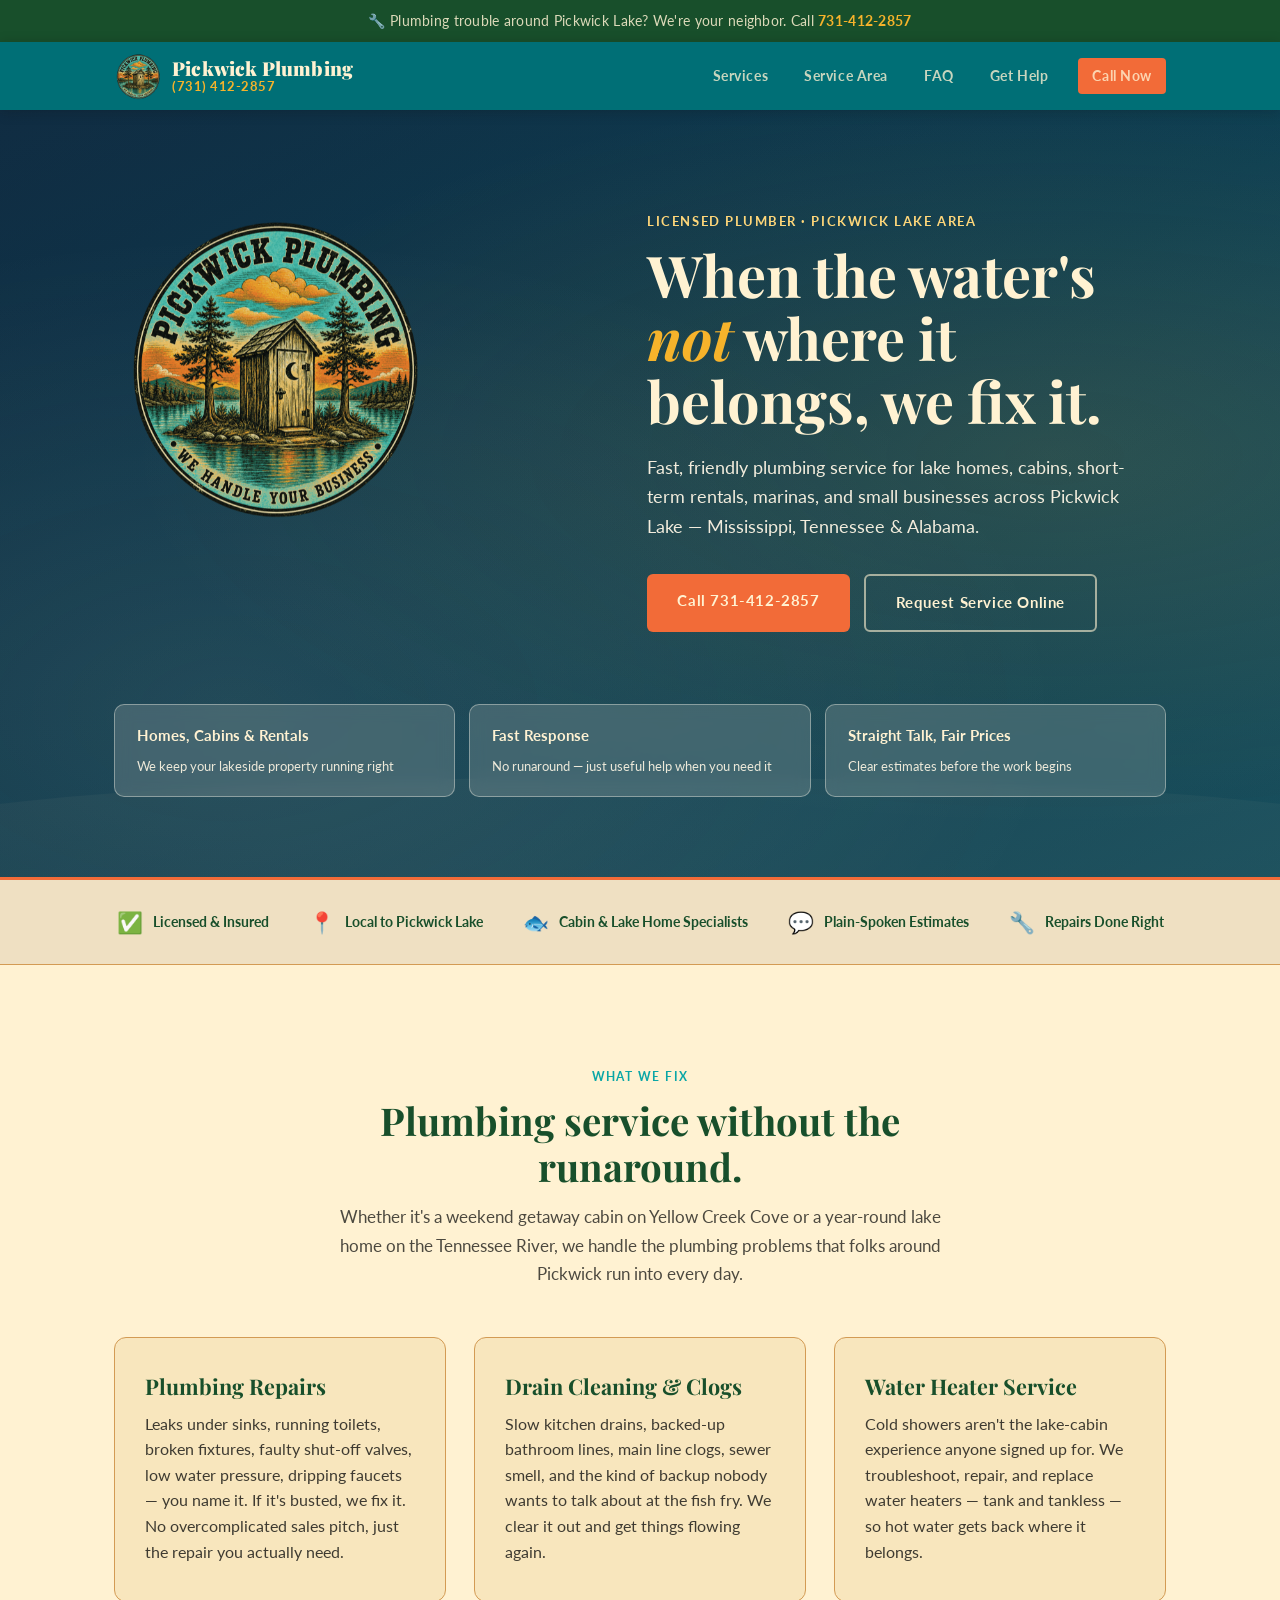
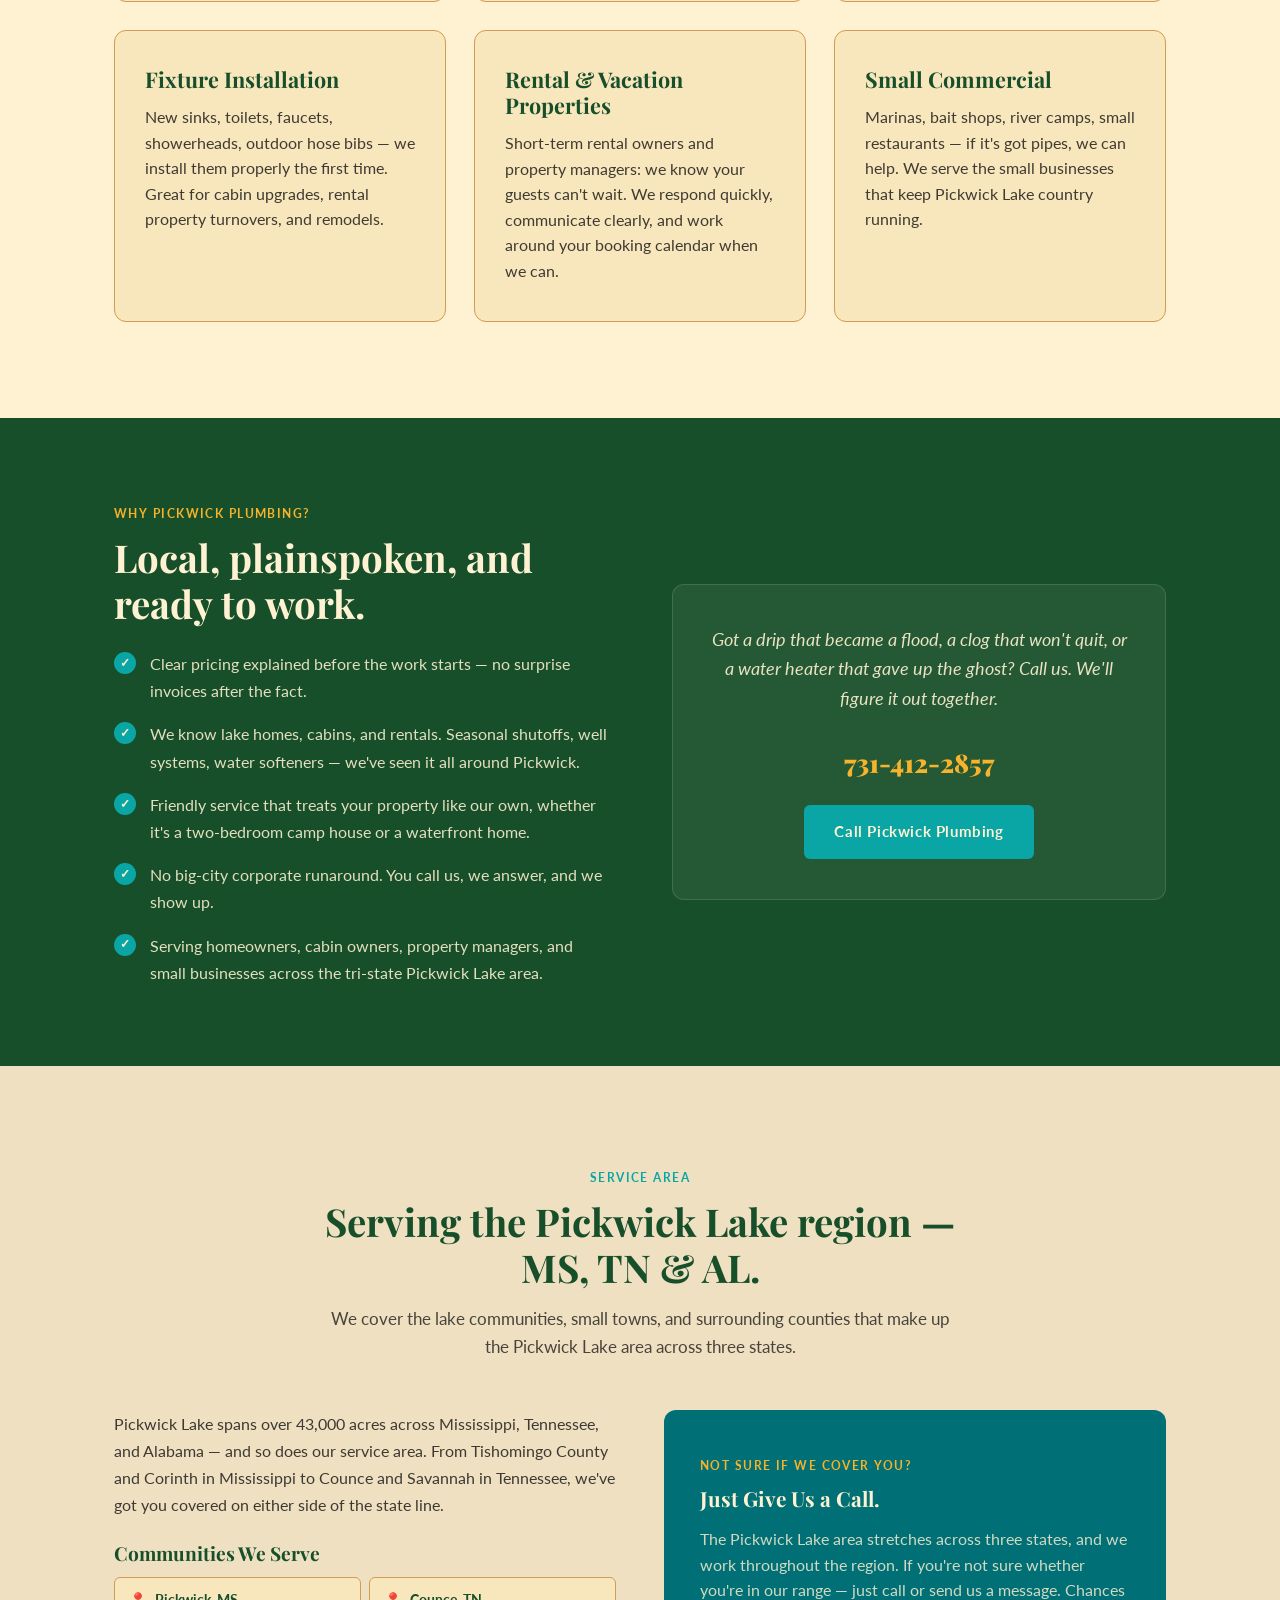
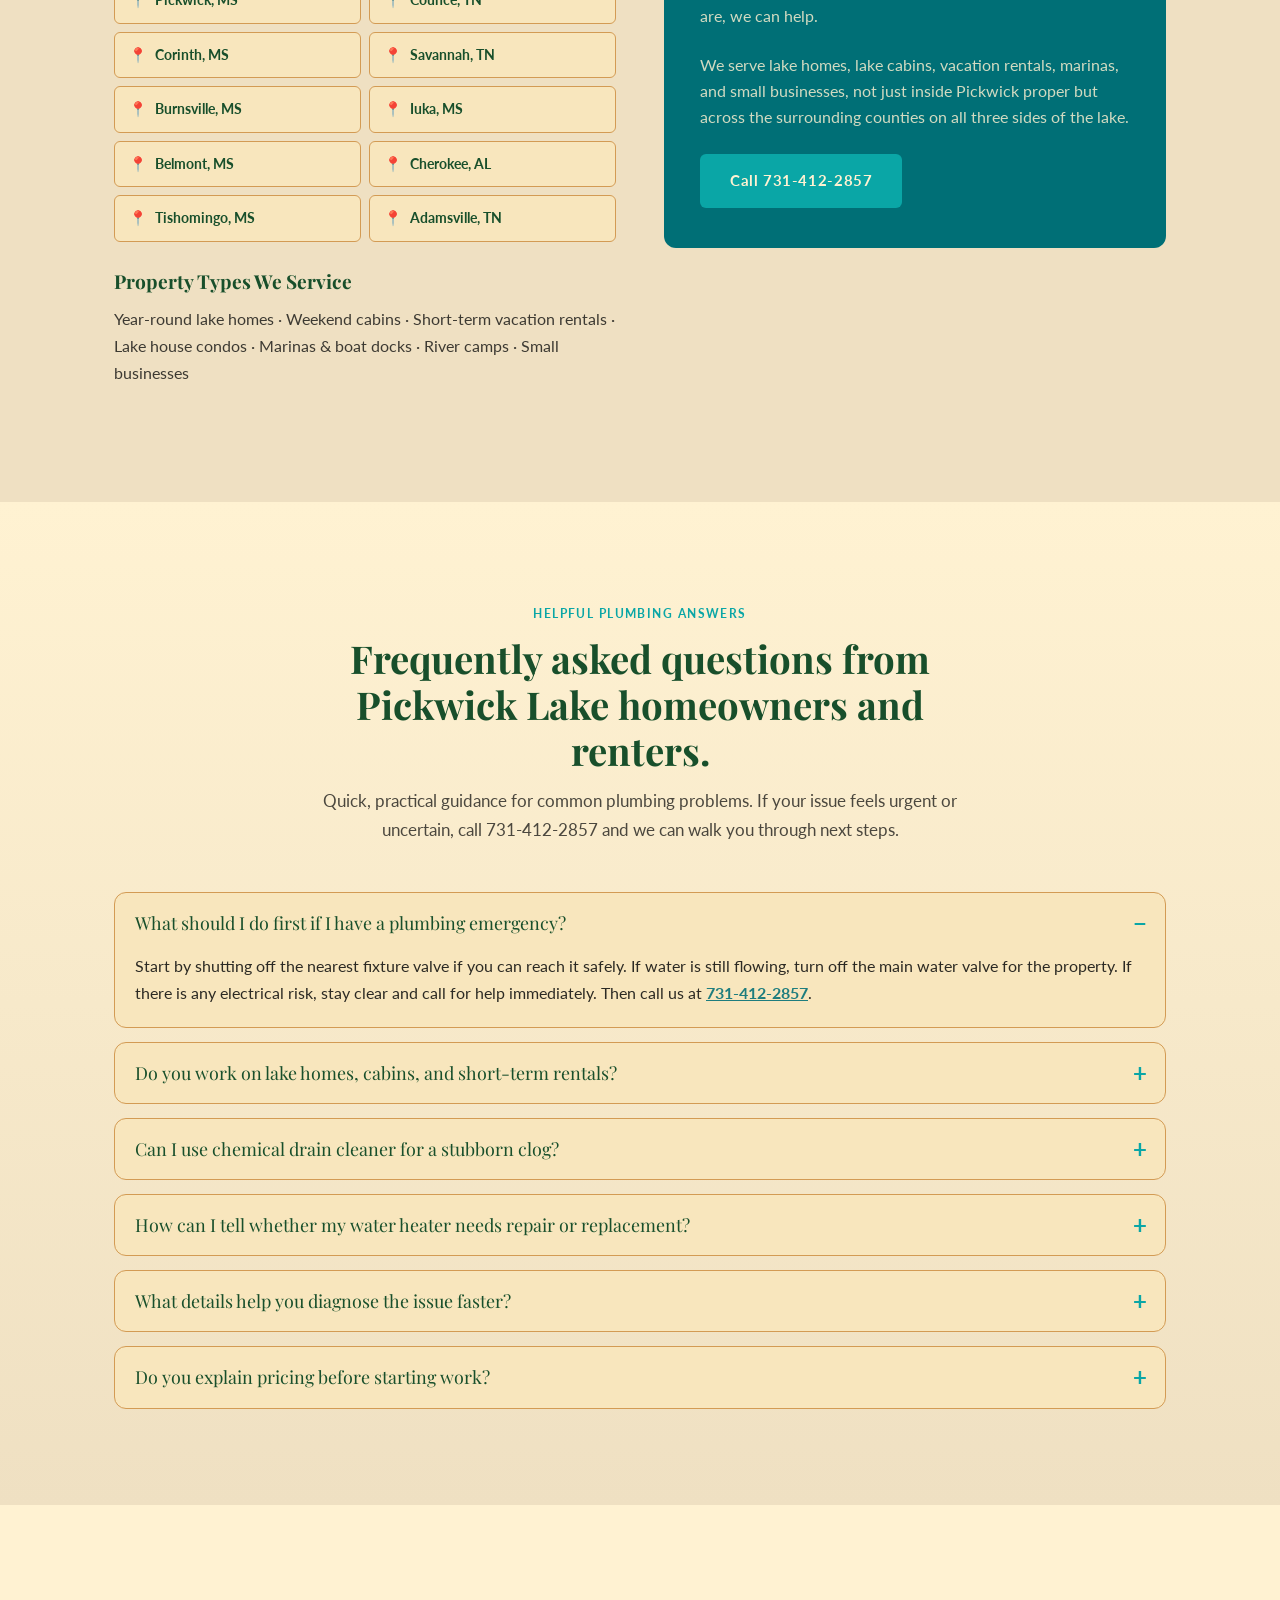
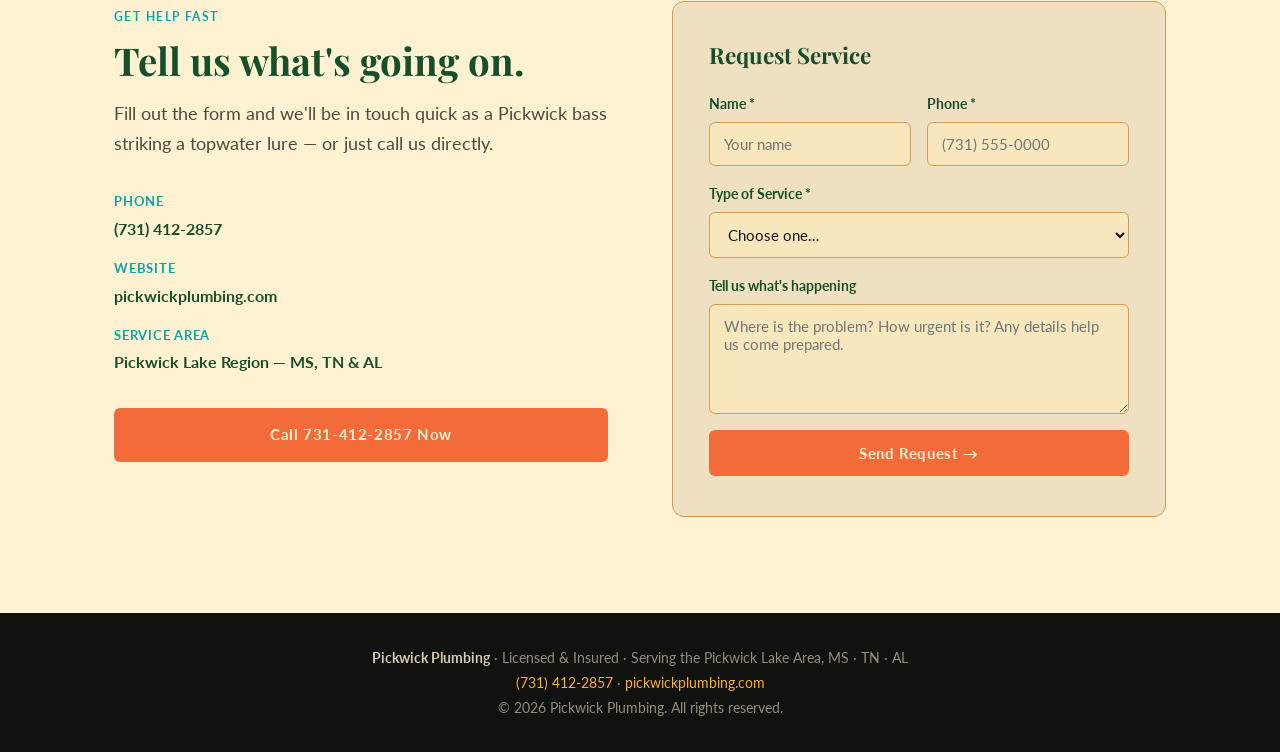
==== commit 3f430378: "edited checklist" ====
--- a/index.html
+++ b/index.html
@@ -277,7 +277,7 @@
           <span class="eyebrow">Why Pickwick Plumbing?</span>
           <h2 id="why-heading">Local, plainspoken, and ready to work.</h2>
           <ul class="check-list">
-            <li>Clear pricing explained <em>before</em> the work starts — no surprise invoices after the fact.</li>
+            <li>Clear pricing explained before the work starts — no surprise invoices after the fact.</li>
             <li>We know lake homes, cabins, and rentals. Seasonal shutoffs, well systems, water softeners — we've seen it all around Pickwick.</li>
             <li>Friendly service that treats your property like our own, whether it's a two-bedroom camp house or a waterfront home.</li>
             <li>No big-city corporate runaround. You call us, we answer, and we show up.</li>
@@ -293,9 +293,11 @@
       </div>
     </section>
 
-    <!-- ═══════════════════════════════════════════
+    <!-- 
+    ═══════════════════════════════════════════
          SERVICE AREA
-    ═══════════════════════════════════════════ -->
+    ═══════════════════════════════════════════ 
+    -->
     <section id="area" aria-labelledby="area-heading">
       <div class="wrap">
         <div class="section-heading">
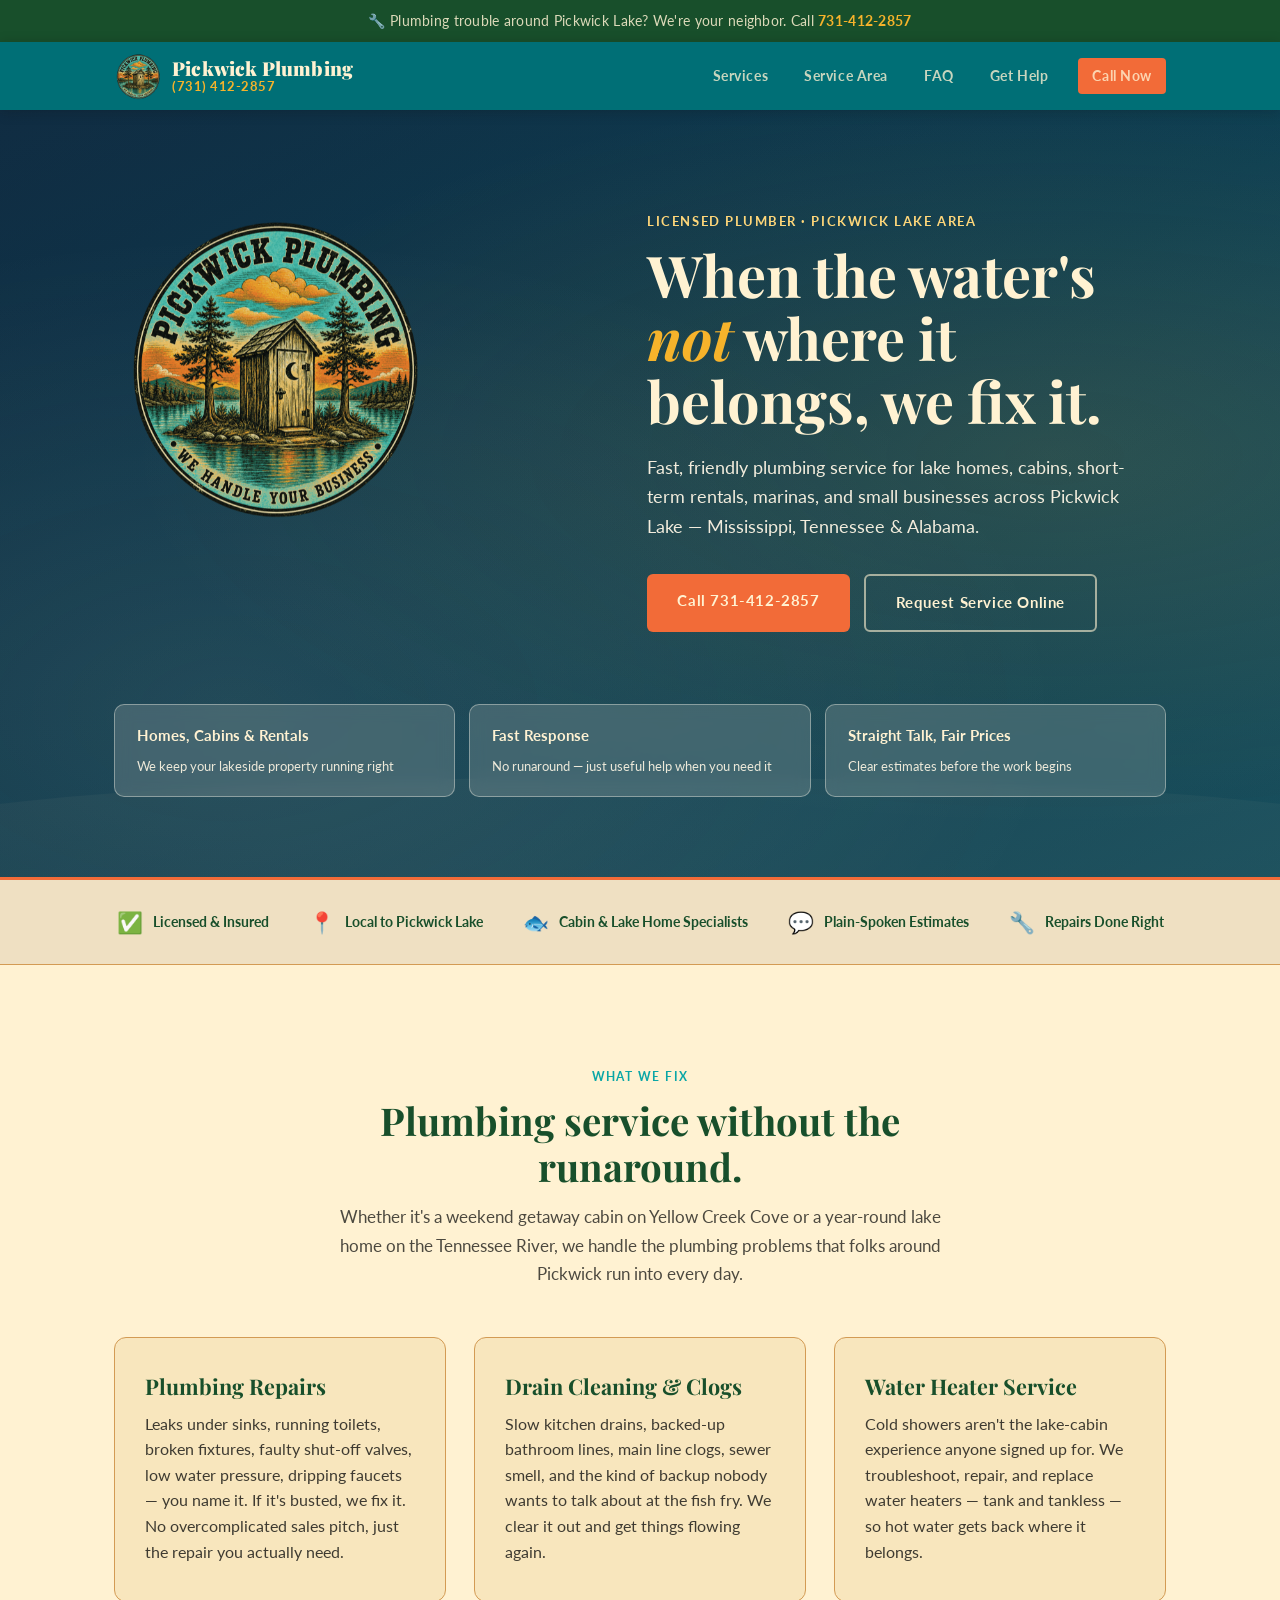
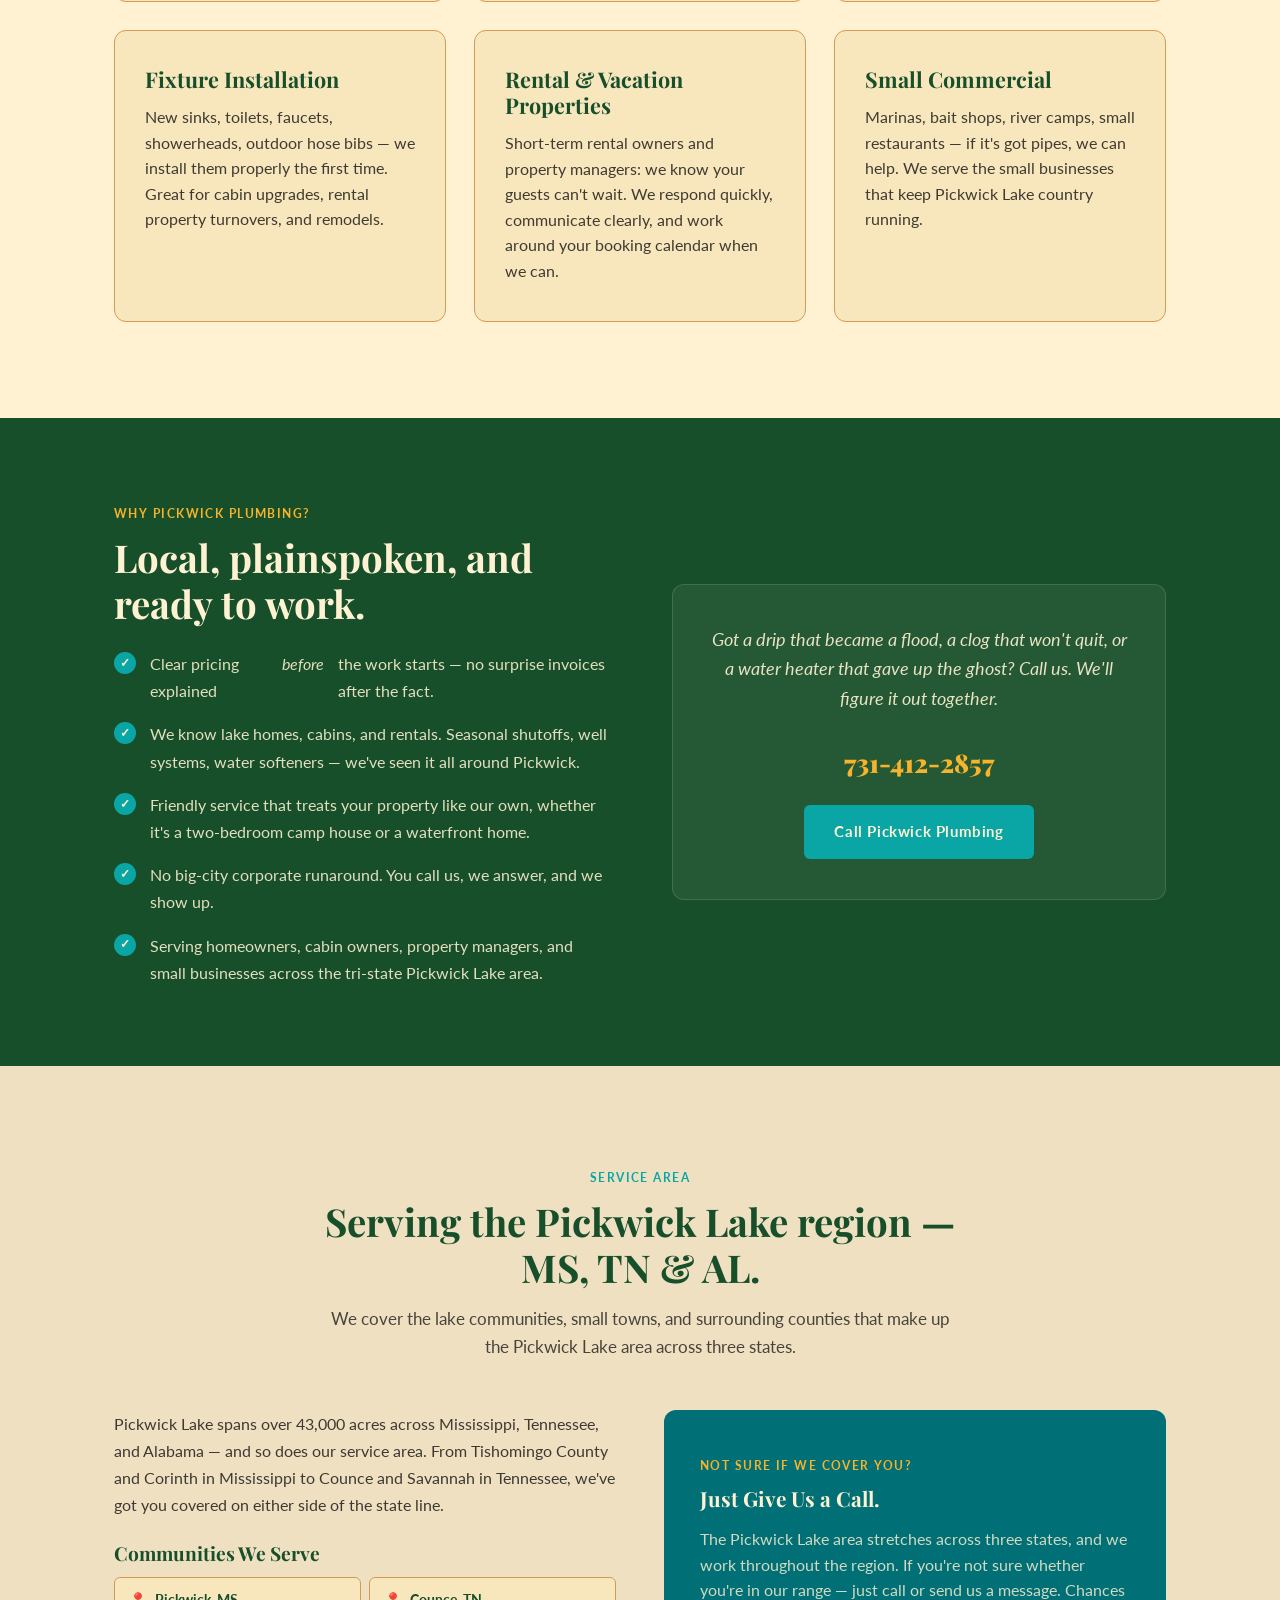
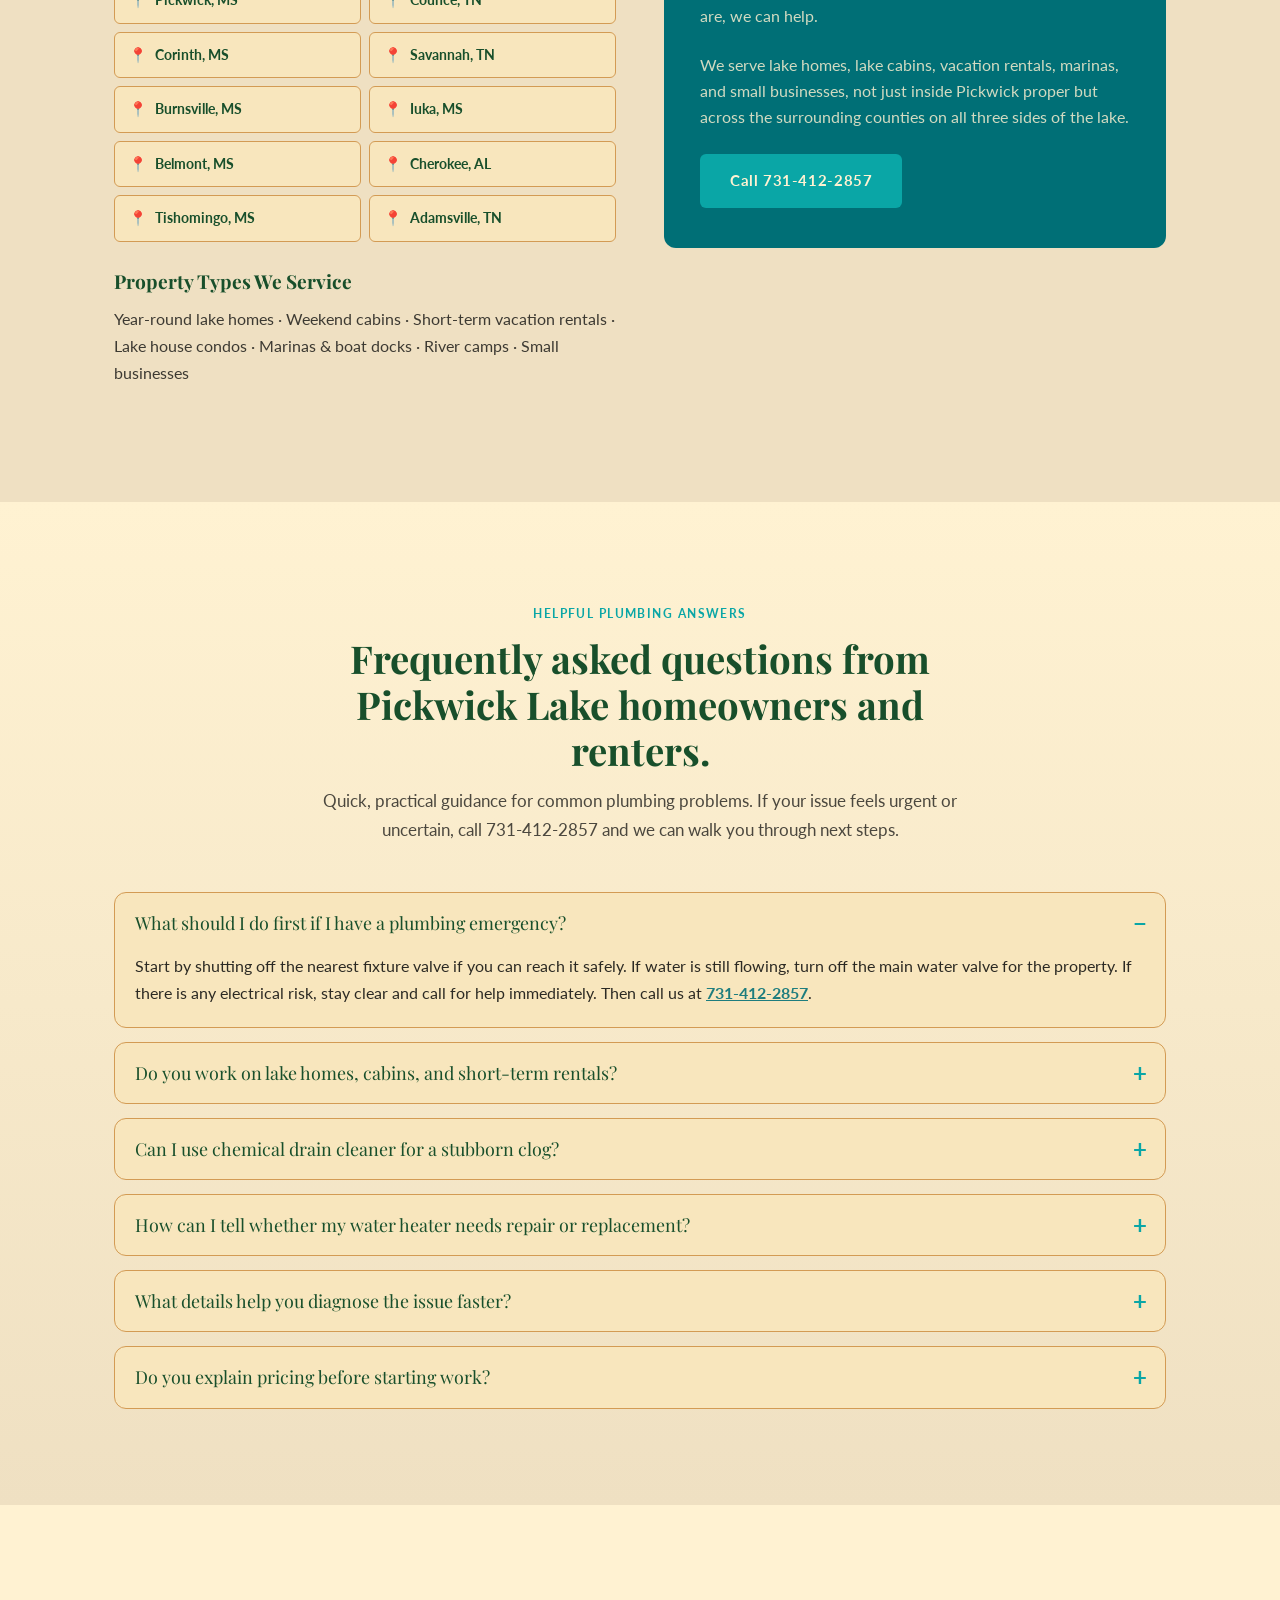
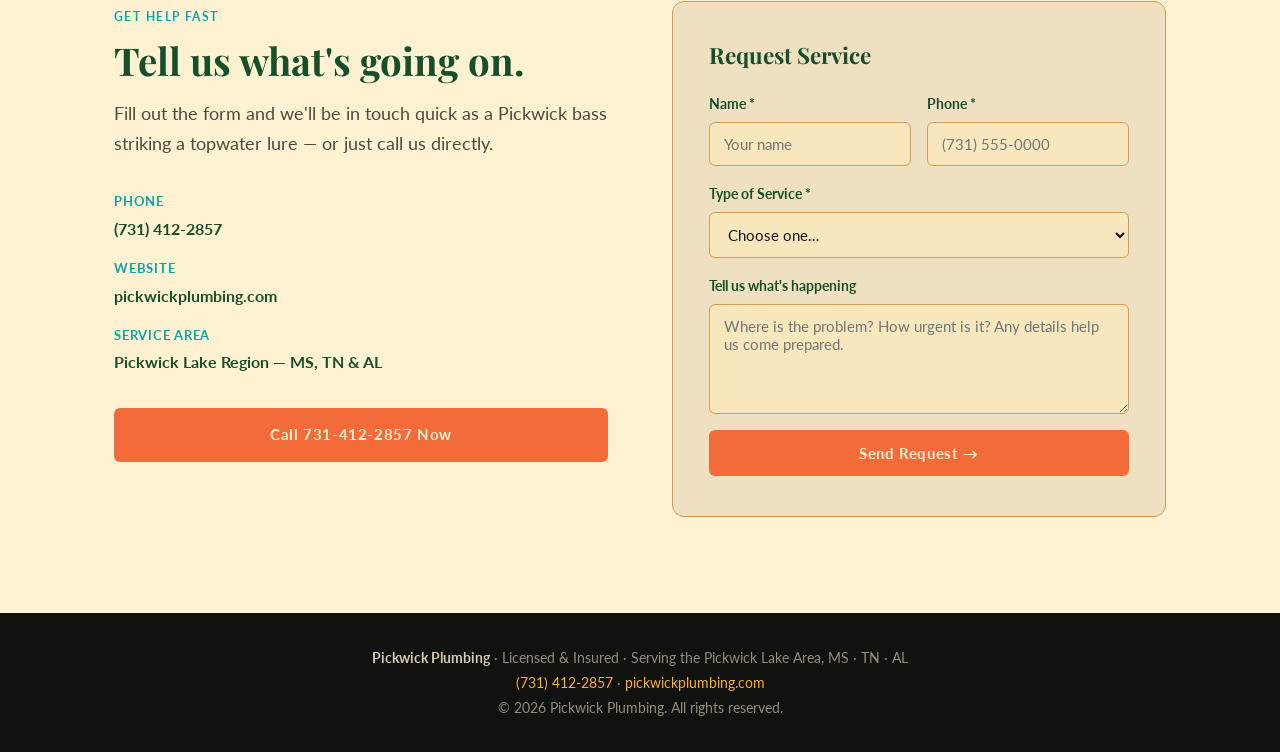
==== commit f5b047f3: "edited checklist" ====
--- a/index.html
+++ b/index.html
@@ -277,7 +277,7 @@
           <span class="eyebrow">Why Pickwick Plumbing?</span>
           <h2 id="why-heading">Local, plainspoken, and ready to work.</h2>
           <ul class="check-list">
-            <li>Clear pricing explained before the work starts — no surprise invoices after the fact.</li>
+            <li>Clear pricing explained <em>before</em> the work starts — no surprise invoices after the fact.</li>
             <li>We know lake homes, cabins, and rentals. Seasonal shutoffs, well systems, water softeners — we've seen it all around Pickwick.</li>
             <li>Friendly service that treats your property like our own, whether it's a two-bedroom camp house or a waterfront home.</li>
             <li>No big-city corporate runaround. You call us, we answer, and we show up.</li>
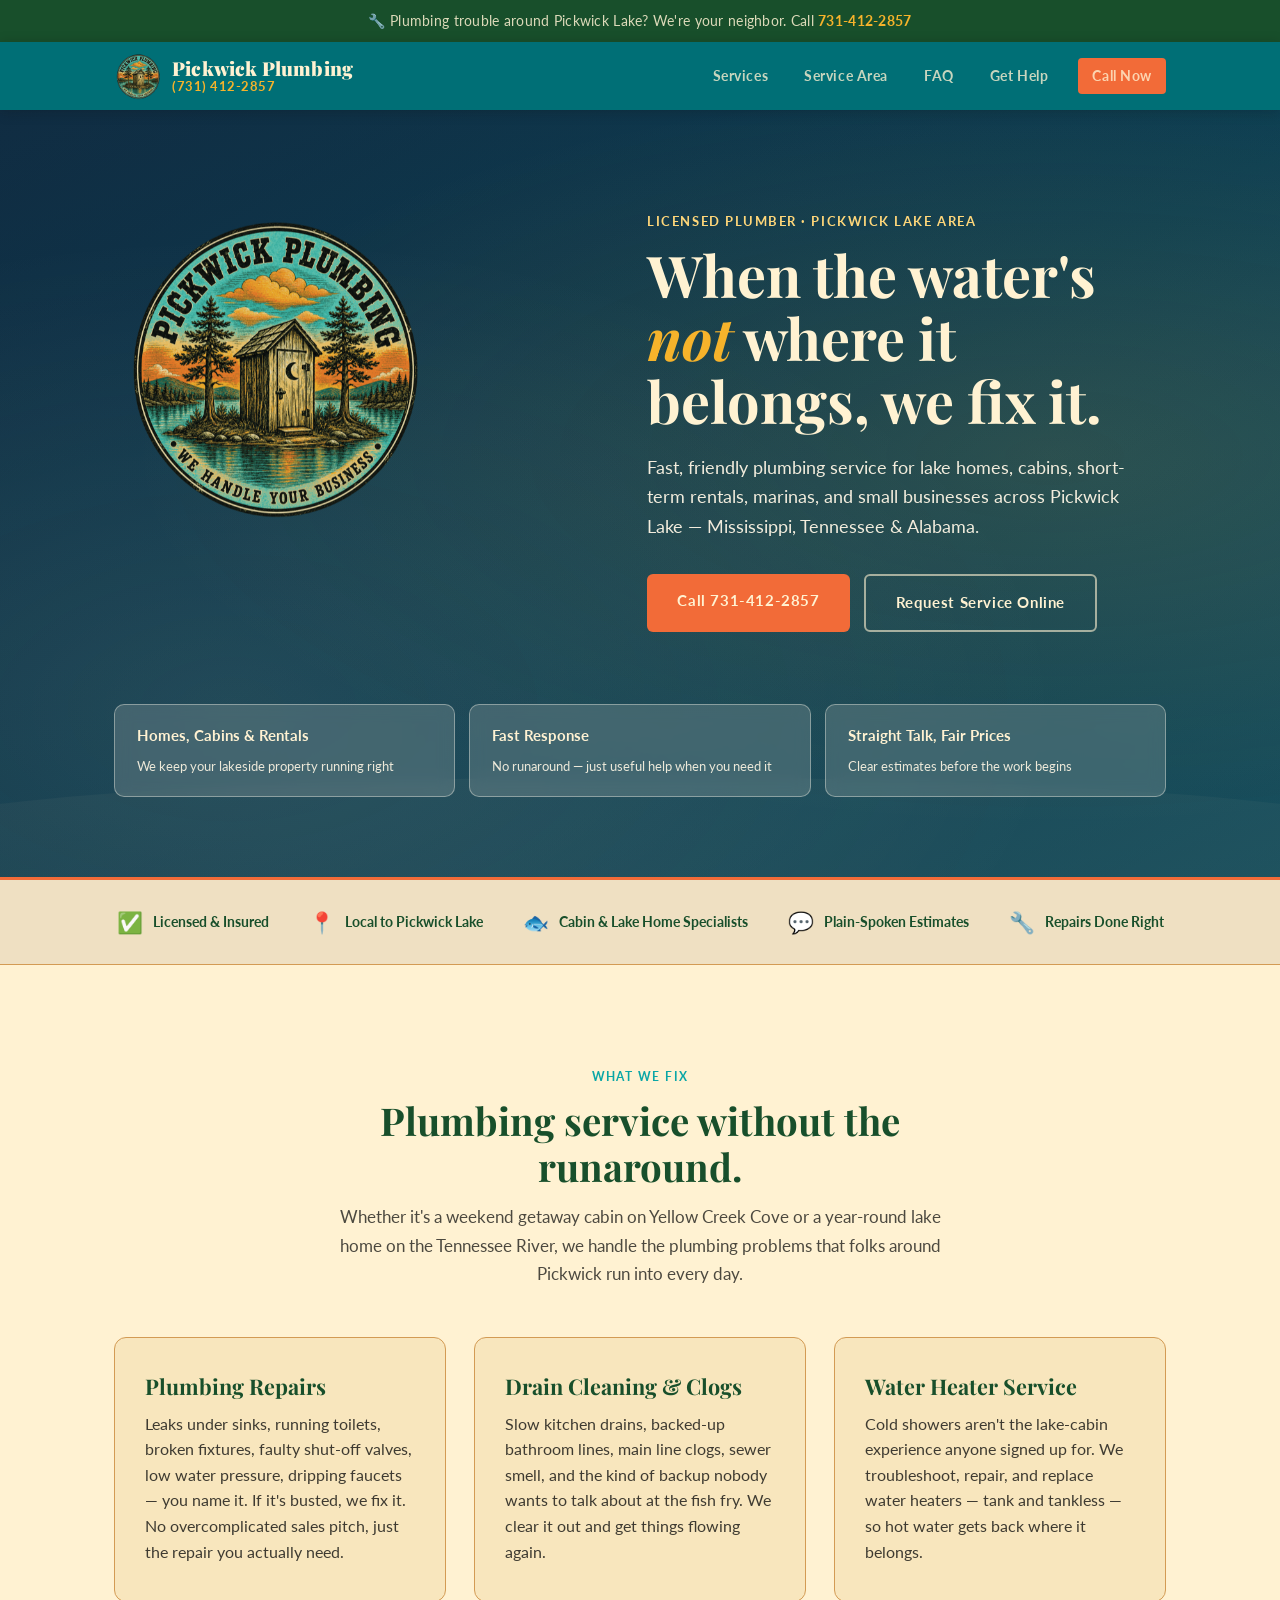
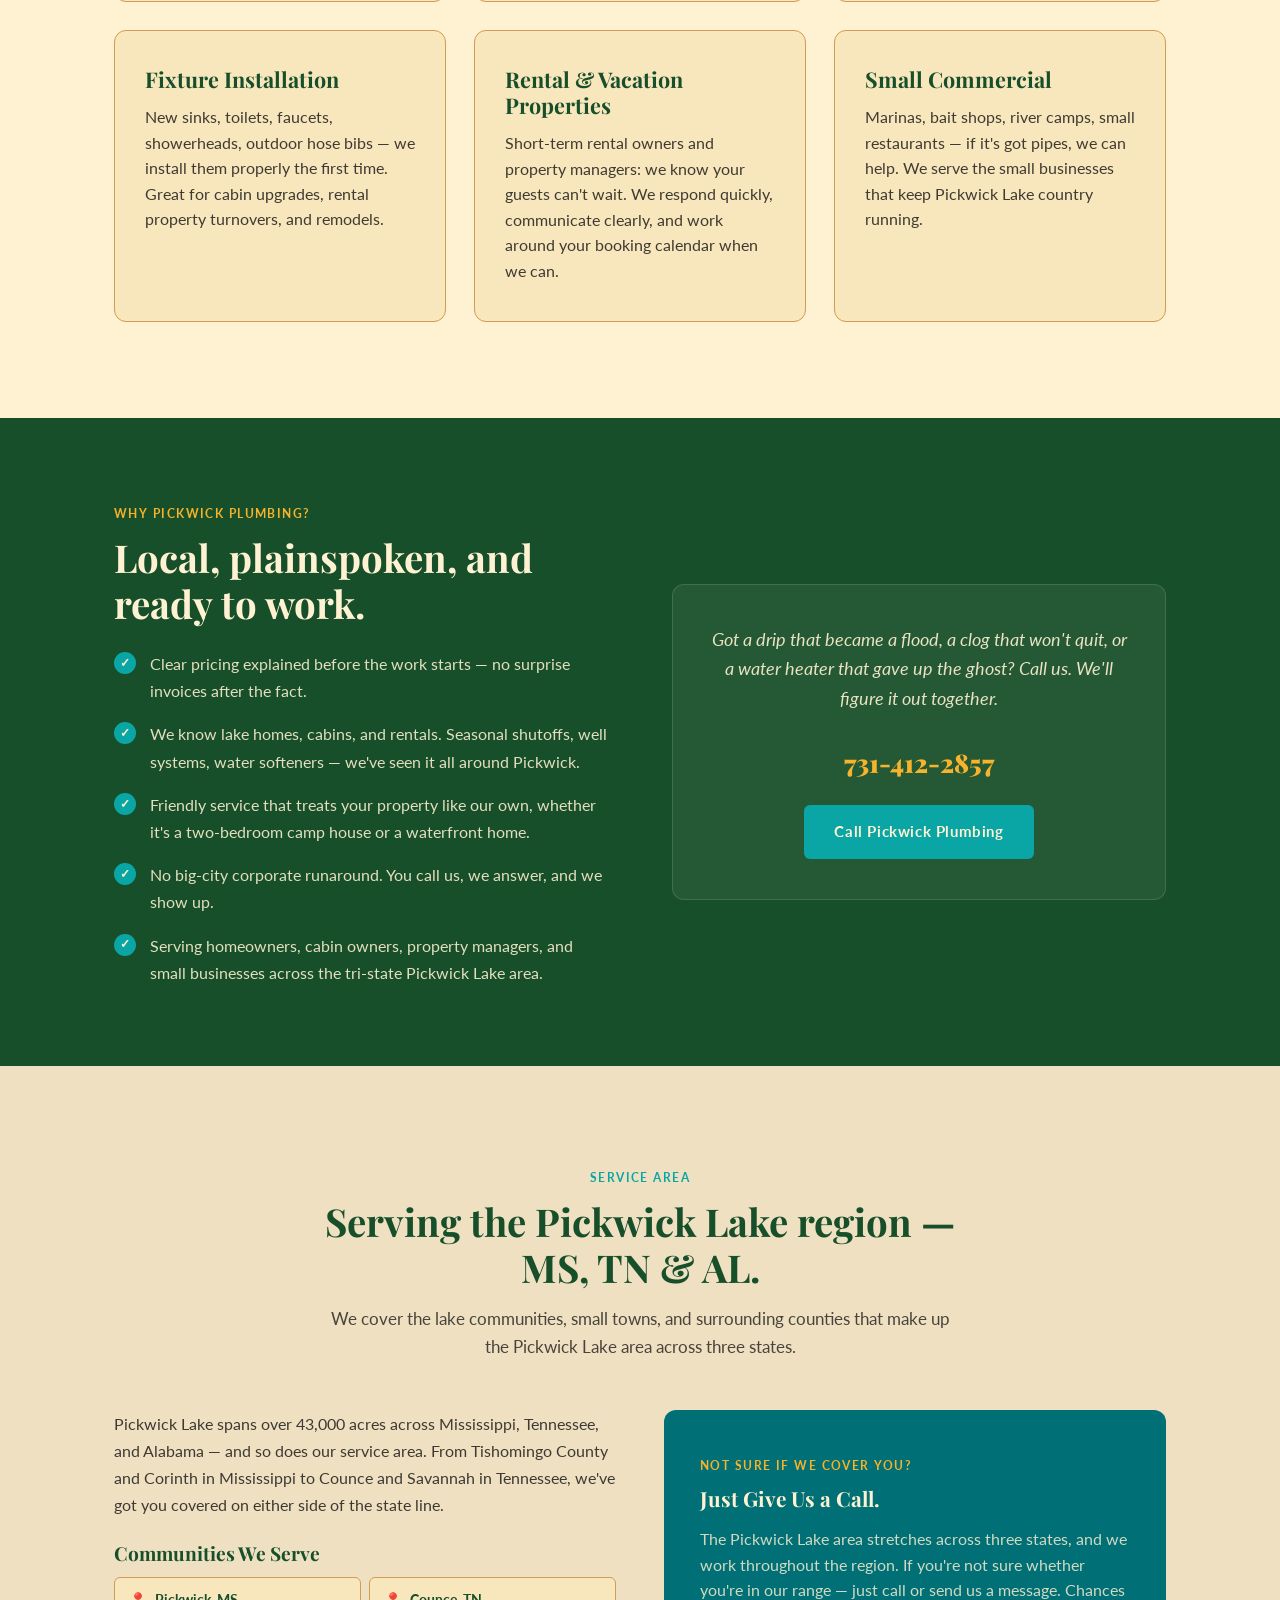
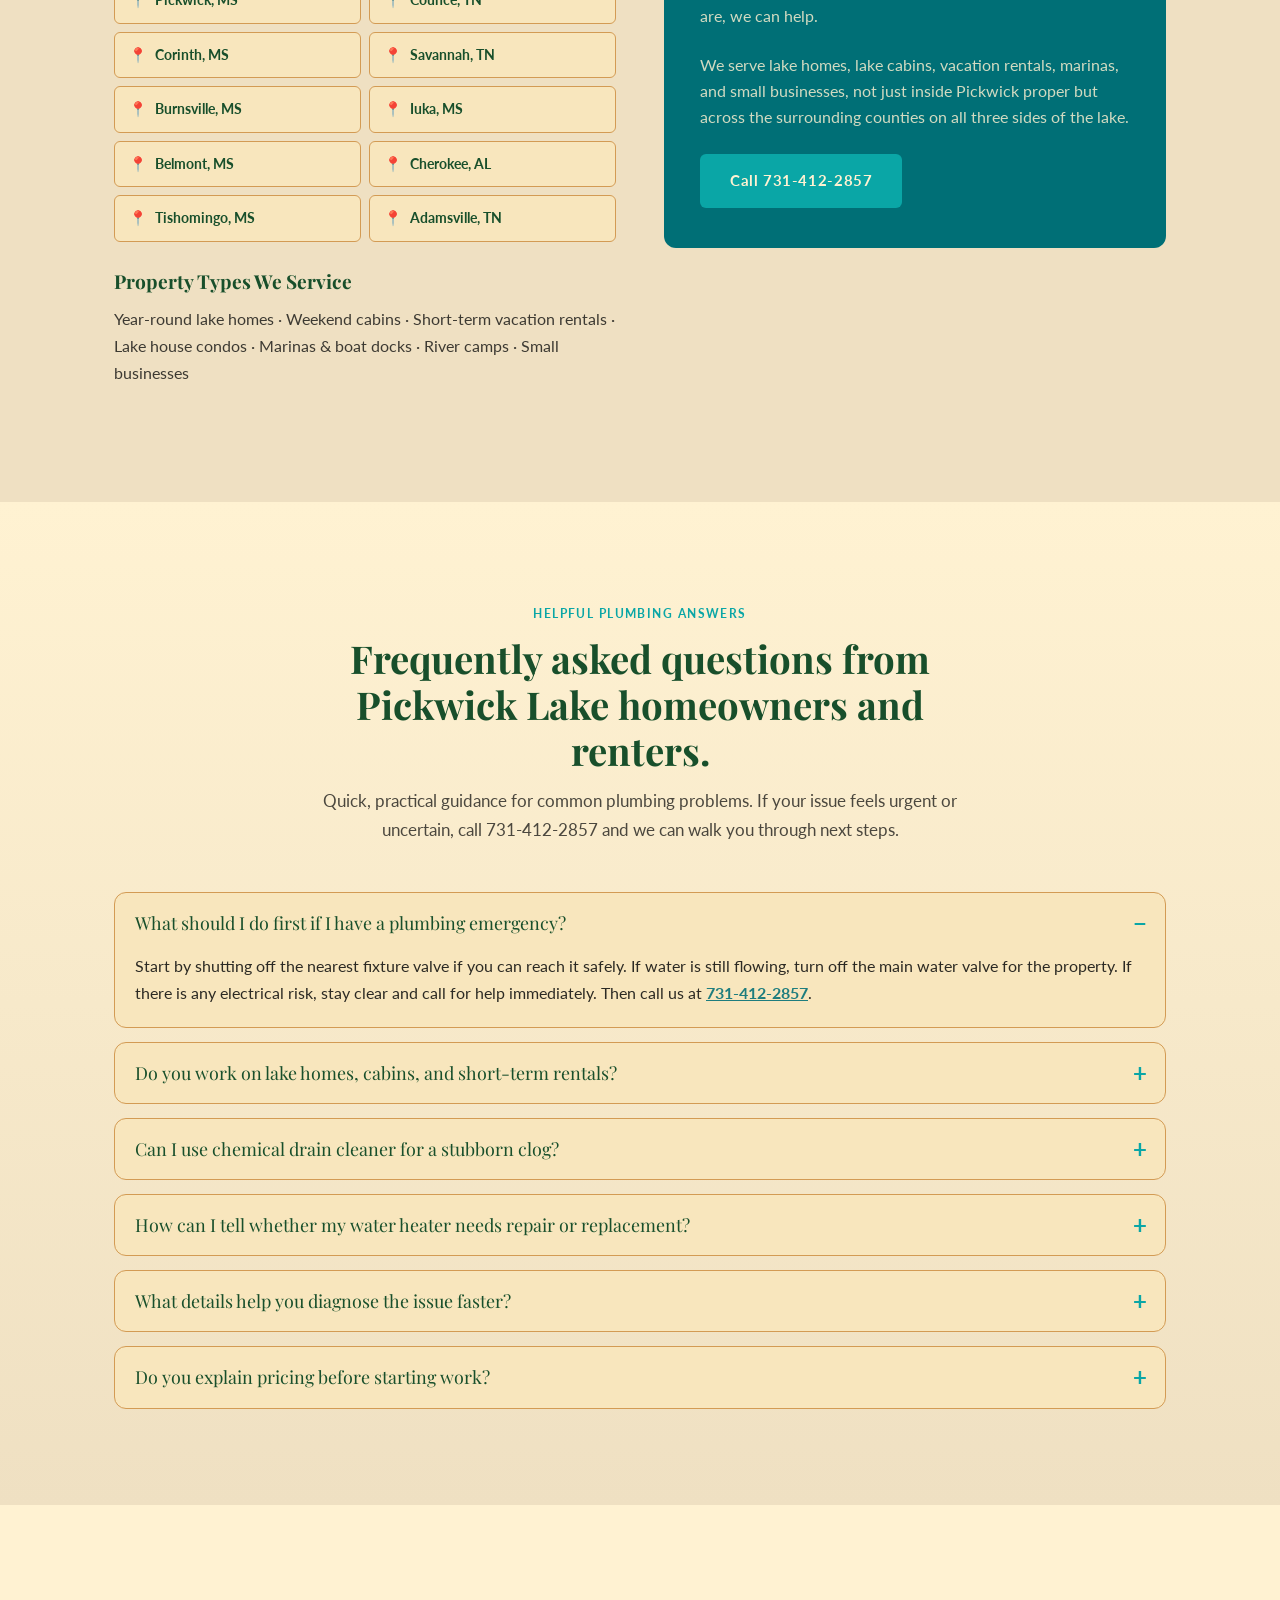
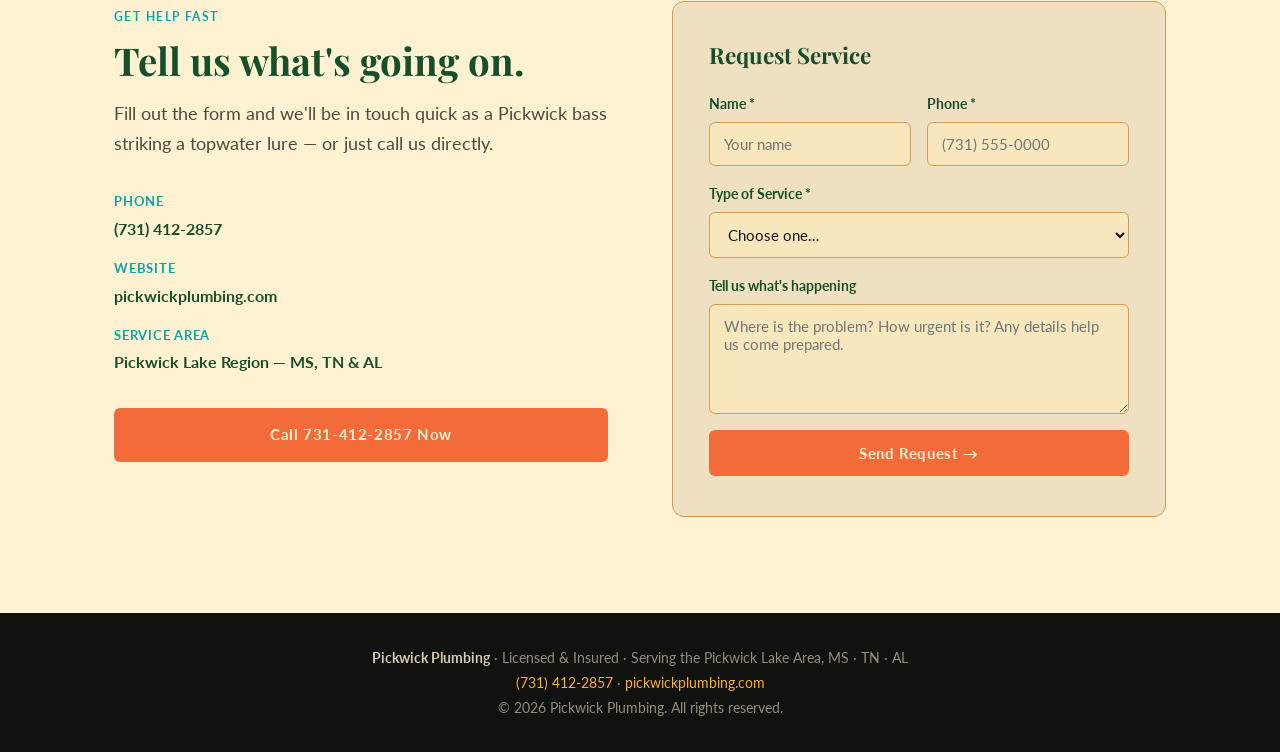
==== commit 9b5096c2: "edited checklist" ====
--- a/index.html
+++ b/index.html
@@ -277,7 +277,7 @@
           <span class="eyebrow">Why Pickwick Plumbing?</span>
           <h2 id="why-heading">Local, plainspoken, and ready to work.</h2>
           <ul class="check-list">
-            <li>Clear pricing explained <em>before</em> the work starts — no surprise invoices after the fact.</li>
+            <li>Clear pricing explained before the work starts — no surprise invoices after the fact.</li>
             <li>We know lake homes, cabins, and rentals. Seasonal shutoffs, well systems, water softeners — we've seen it all around Pickwick.</li>
             <li>Friendly service that treats your property like our own, whether it's a two-bedroom camp house or a waterfront home.</li>
             <li>No big-city corporate runaround. You call us, we answer, and we show up.</li>
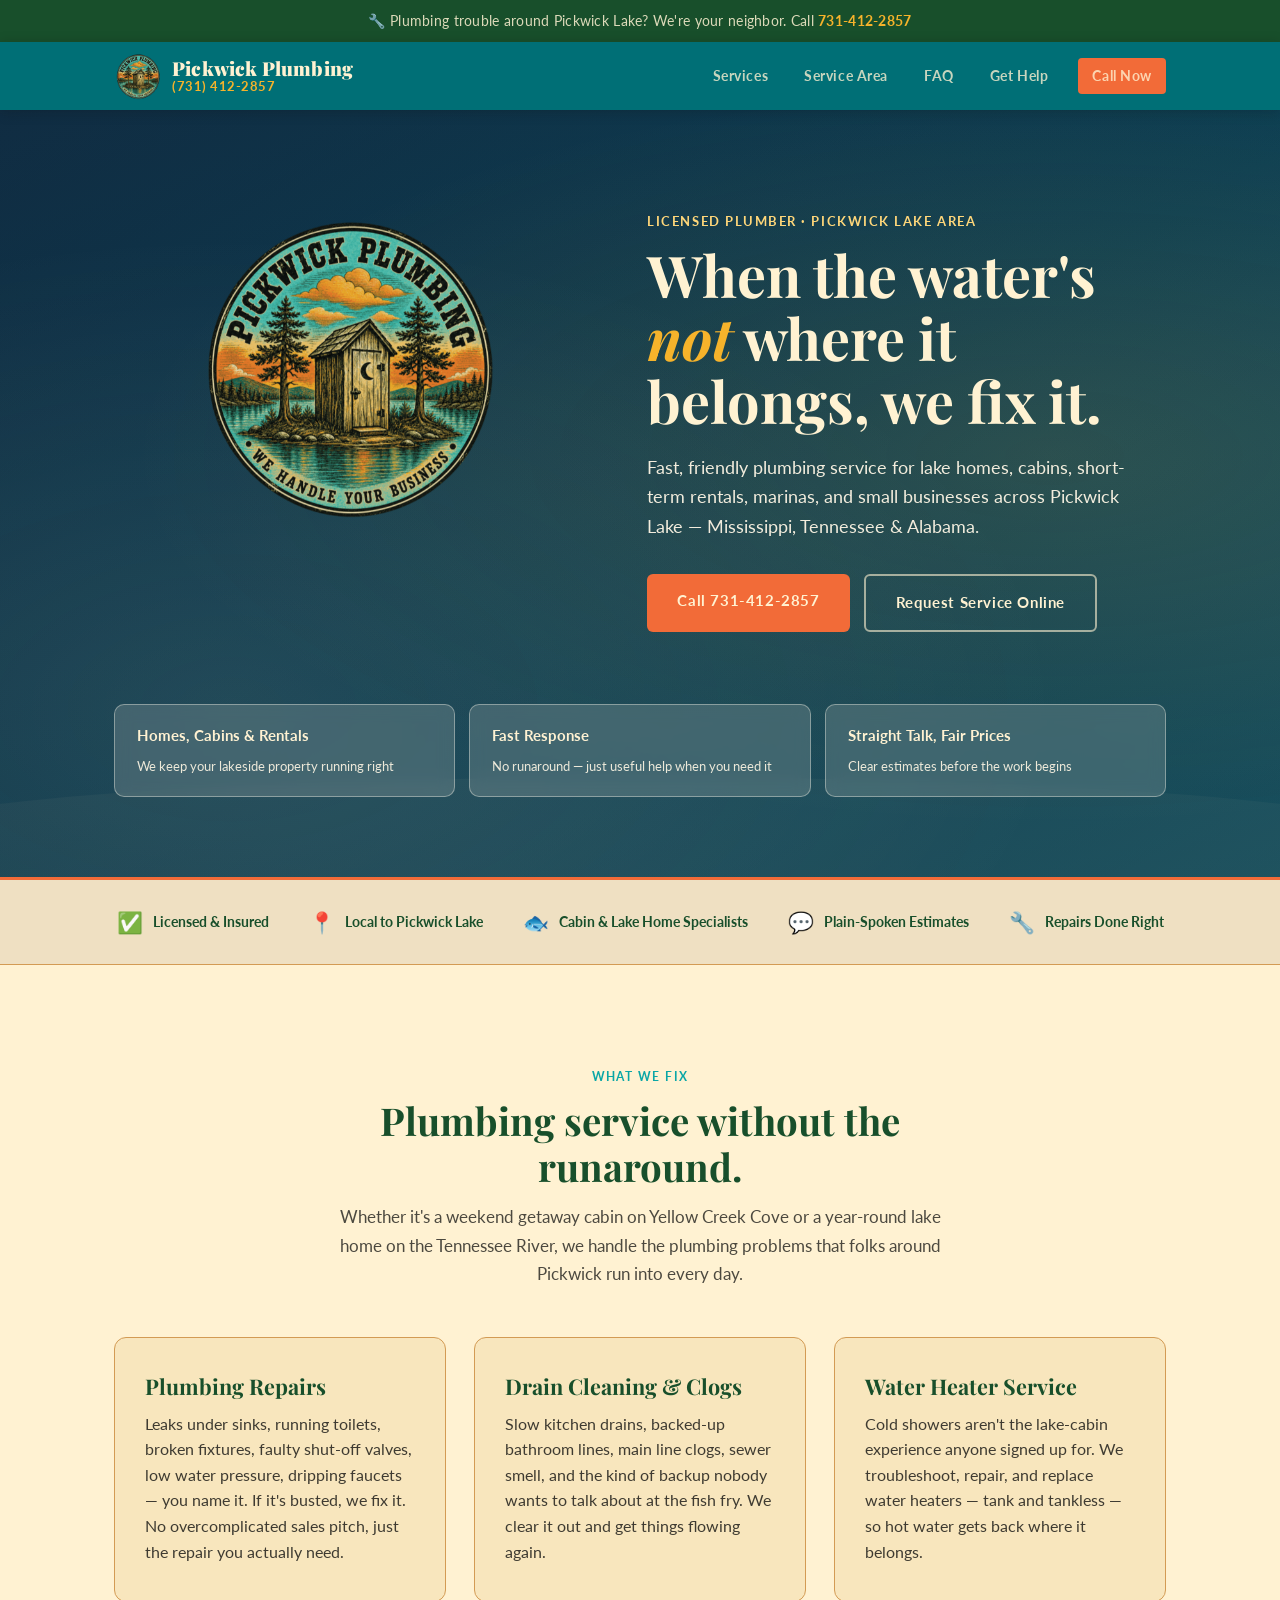
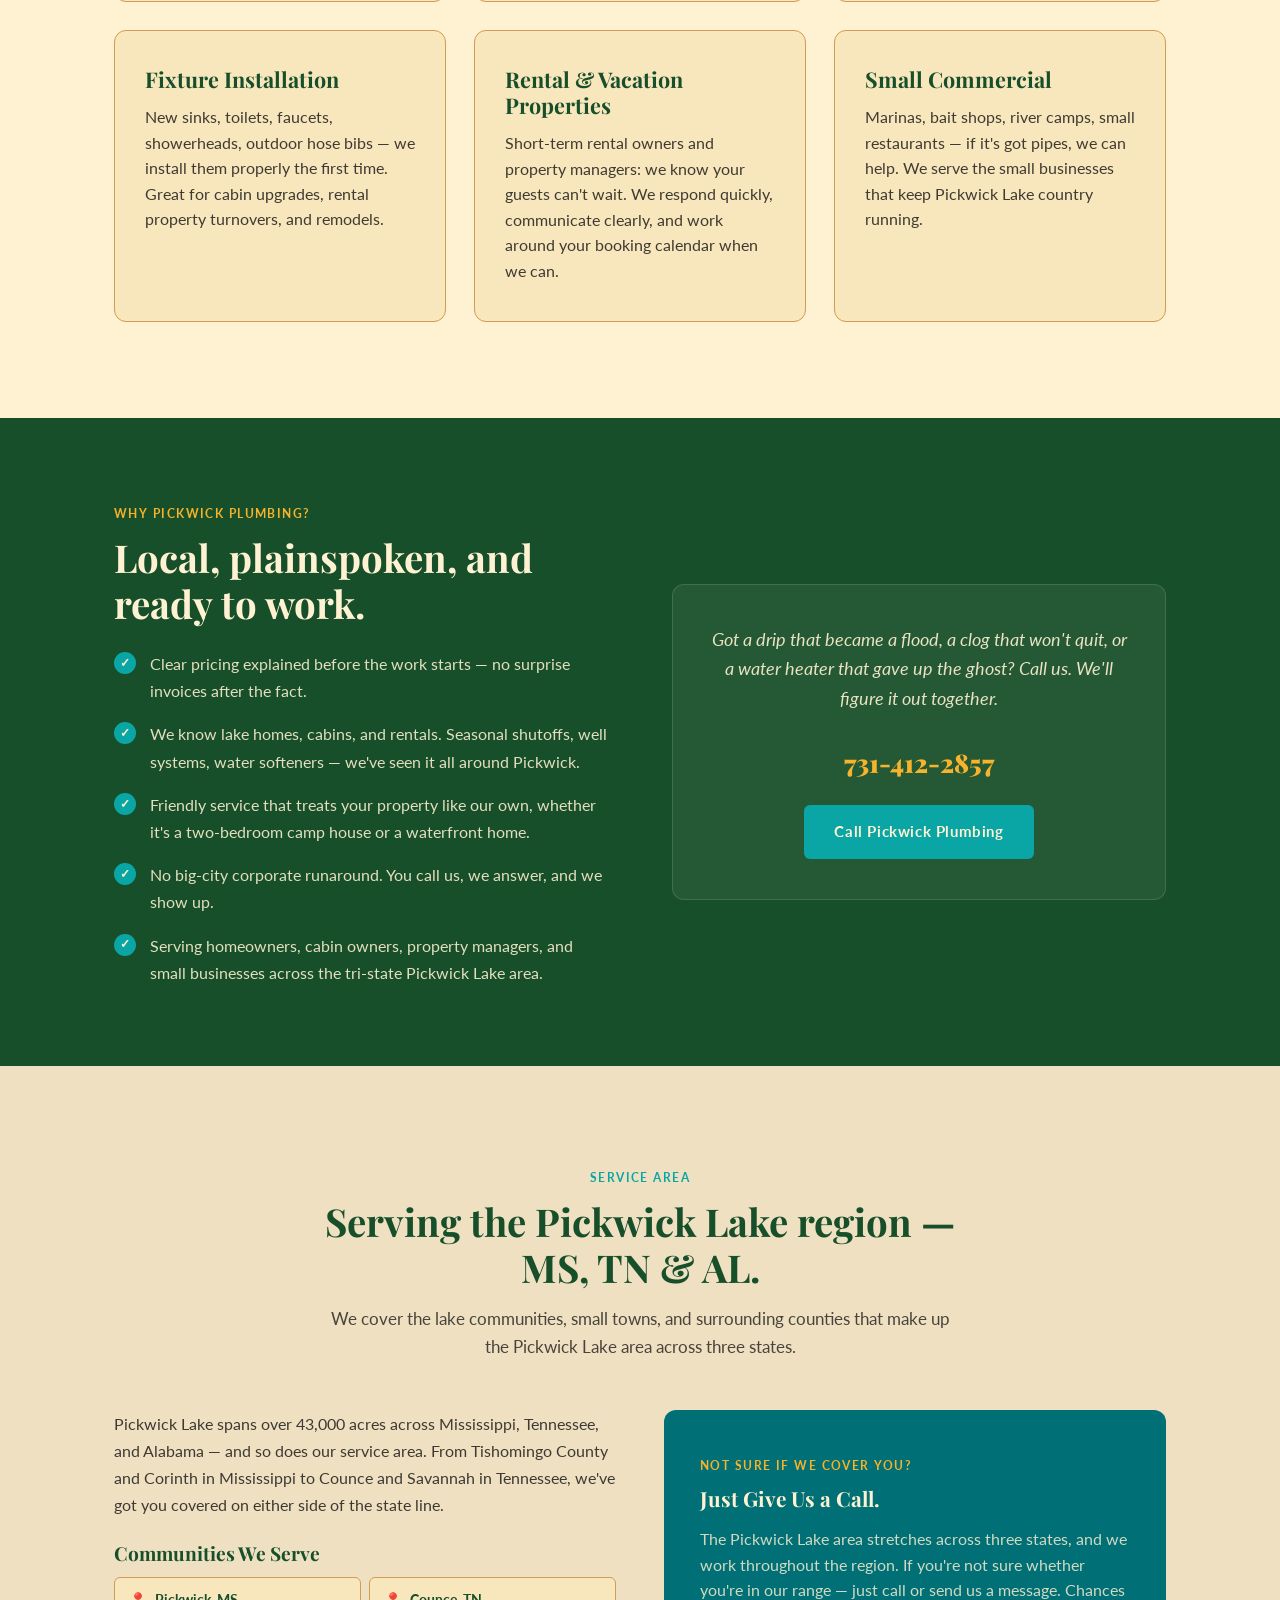
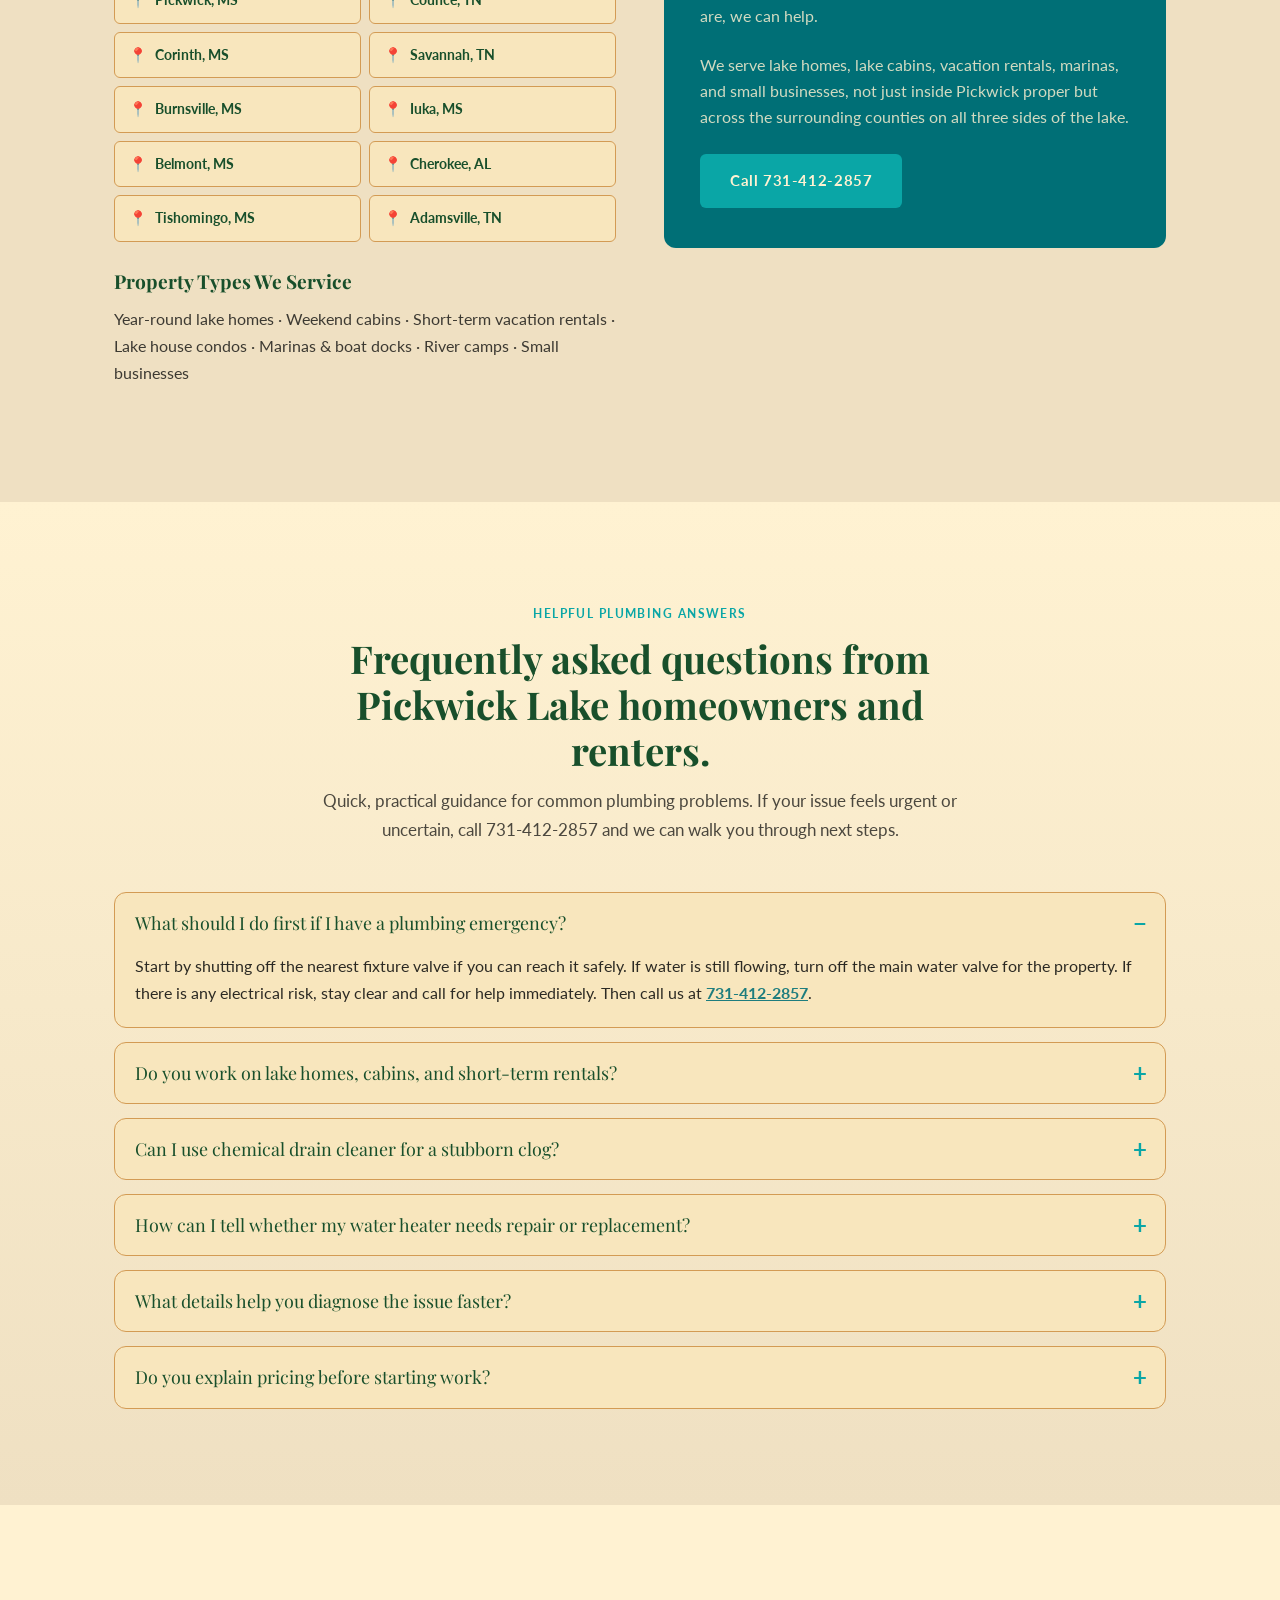
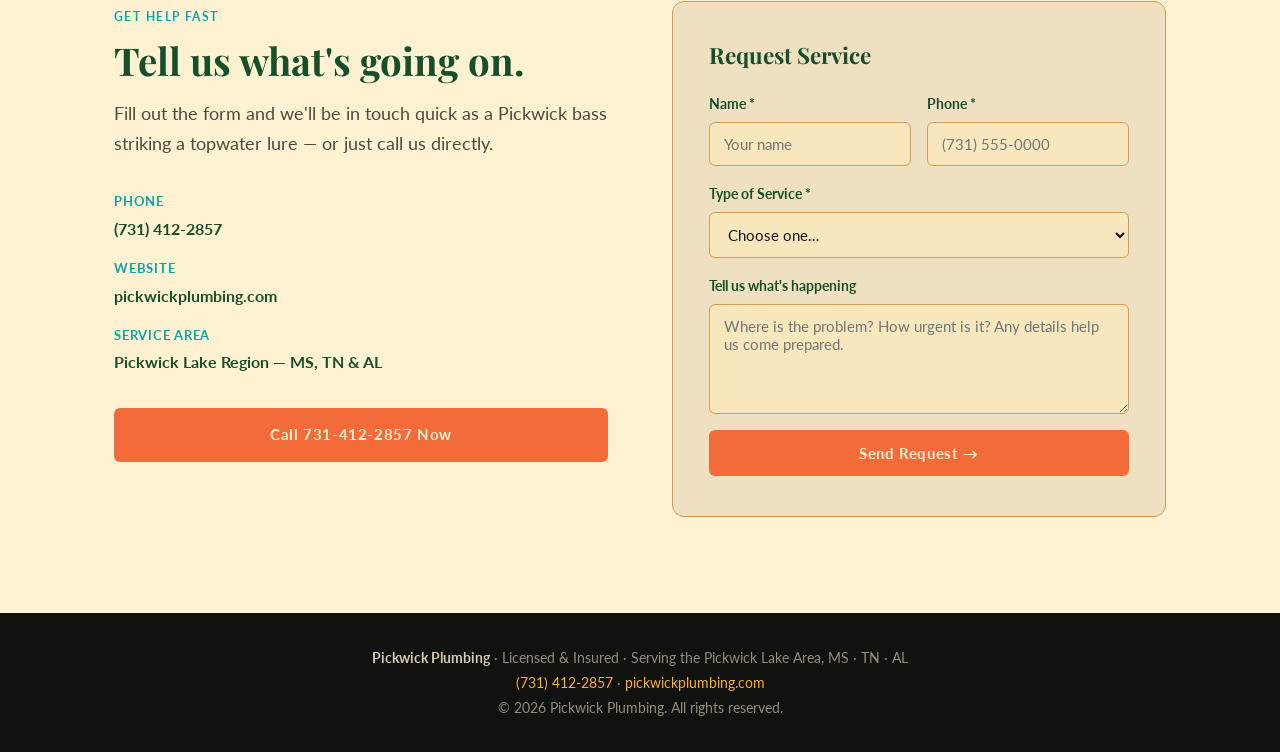
==== commit 760b4867: "implemented non-blocking/deferred call to google fonts and style.css" ====
--- a/index.html
+++ b/index.html
@@ -124,9 +124,12 @@
   ═══════════════════════════════════════════ -->
   <link rel="preconnect" href="https://fonts.googleapis.com" />
   <link rel="preconnect" href="https://fonts.gstatic.com" crossorigin />
-  <link href="https://fonts.googleapis.com/css2?family=Playfair+Display:wght@700;900&family=Lato:ital,wght@0,400;0,700;1,400&display=swap" rel="stylesheet" />
-
-  <link rel="stylesheet" href="style.css" />
+  <link rel="preload" as="style" href="https://fonts.googleapis.com/css2?family=Playfair+Display:wght@700;900&family=Lato:ital,wght@0,400;0,700;1,400&display=swap" onload="this.onload=null;this.rel='stylesheet'" />
+  <link rel="preload" as="style" href="style.css" onload="this.onload=null;this.rel='stylesheet'" />
+  <noscript>
+    <link rel="stylesheet" href="https://fonts.googleapis.com/css2?family=Playfair+Display:wght@700;900&family=Lato:ital,wght@0,400;0,700;1,400&display=swap" />
+    <link rel="stylesheet" href="style.css" />
+  </noscript>
 </head>
 
 <body>
--- a/style.css
+++ b/style.css
@@ -1,6 +1,4 @@
-/* ══════════════════════════════════════
-   DESIGN TOKENS
-══════════════════════════════════════ */
+/* DESIGN TOKENS */
 :root {
   --ink:         #11110f;
   --paper:       #efe0c2;
@@ -22,9 +20,7 @@
   font-size: 16px;
 }
 
-/* ══════════════════════════════════════
-   RESET & BASE
-══════════════════════════════════════ */
+/* RESET & BASE */
 *, *::before, *::after { box-sizing: border-box; margin: 0; padding: 0; }
 
 html { scroll-behavior: smooth; }
@@ -45,9 +41,7 @@
 img { display: block; max-width: 100%; }
 ul { list-style: none; }
 
-/* ══════════════════════════════════════
-   UTILITIES
-══════════════════════════════════════ */
+/* UTILITIES */
 .wrap { max-width: 1100px; margin: 0 auto; padding: 0 24px; }
 
 .eyebrow {
@@ -69,9 +63,7 @@
 .section-heading h2 { font-size: clamp(1.75rem, 3vw, 2.5rem); margin-bottom: 14px; color: var(--pine); }
 .section-heading p  { color: var(--ink); font-size: 1.05rem; opacity: .75; }
 
-/* ══════════════════════════════════════
-   BUTTONS
-══════════════════════════════════════ */
+/* BUTTONS */
 .btn {
   display: inline-block;
   padding: 14px 30px;
@@ -104,9 +96,7 @@
 }
 .btn-water:hover { background: var(--lake); transform: translateY(-1px); }
 
-/* ══════════════════════════════════════
-   TOP BAR
-══════════════════════════════════════ */
+/* TOP BAR */
 .top-bar {
   background: var(--pine);
   color: rgba(255,242,210,.85);
@@ -118,9 +108,7 @@
 .top-bar a { color: var(--gold); font-weight: 700; }
 .top-bar a:hover { text-decoration: underline; }
 
-/* ══════════════════════════════════════
-   HEADER / NAV
-══════════════════════════════════════ */
+/* HEADER / NAV */
 header {
   position: sticky;
   top: 0;
@@ -223,9 +211,7 @@
   .nav-cta { display: none; }
 }
 
-/* ══════════════════════════════════════
-   HERO
-══════════════════════════════════════ */
+/* HERO */
 .hero {
   position: relative;
   background: linear-gradient(150deg, #12324a 0%, #0e4b60 52%, #1f6a78 100%);
@@ -292,7 +278,7 @@
   display: flex;
   flex-direction: column;
   gap: 16px;
-  align-items: flex-start;
+  align-items: center;
 }
 
 .hero-logo {
@@ -331,15 +317,13 @@
 
 @media (max-width: 820px) {
   .hero-inner { grid-template-columns: 1fr; gap: 40px; }
-  .hero-badge-col { align-items: flex-start; }
+  .hero-badge-col { align-items: center; }
   .hero-badges { grid-template-columns: 1fr; }
   .hero-logo { width: min(100%, 260px); }
   .hero-text h1 { font-size: 2.2rem; }
 }
 
-/* ══════════════════════════════════════
-   TRUST STRIP
-══════════════════════════════════════ */
+/* TRUST STRIP */
 .trust-strip {
   background: var(--paper);
   border-top: 3px solid var(--sunset);
@@ -365,9 +349,7 @@
 }
 .trust-item-icon { font-size: 1.3rem; }
 
-/* ══════════════════════════════════════
-   SERVICES
-══════════════════════════════════════ */
+/* SERVICES */
 #services { padding: 96px 0; background: var(--paper-light); }
 
 .cards {
@@ -402,9 +384,7 @@
 .card h3 { font-size: 1.35rem; color: var(--pine); margin-bottom: 12px; }
 .card p  { color: var(--ink); font-size: .97rem; line-height: 1.65; opacity: .8; }
 
-/* ══════════════════════════════════════
-   WHY US BAND
-══════════════════════════════════════ */
+/* WHY US BAND */
 .why-band {
   background: var(--pine);
   color: var(--paper-light);
@@ -480,9 +460,7 @@
   .why-grid { grid-template-columns: 1fr; gap: 40px; }
 }
 
-/* ══════════════════════════════════════
-   SERVICE AREA
-══════════════════════════════════════ */
+/* SERVICE AREA */
 #area { padding: 96px 0; background: var(--paper); }
 #area h2 { color: var(--pine); }
 
@@ -529,9 +507,7 @@
   .area-grid { grid-template-columns: 1fr; }
 }
 
-/* ══════════════════════════════════════
-   FAQ
-══════════════════════════════════════ */
+/* FAQ */
 #faq {
   padding: 96px 0;
   background: linear-gradient(180deg, var(--paper-light), var(--paper));
@@ -604,9 +580,7 @@
   .faq-item summary { font-size: 1.02rem; padding-right: 48px; }
 }
 
-/* ══════════════════════════════════════
-   CONTACT
-══════════════════════════════════════ */
+/* CONTACT */
 #contact { padding: 96px 0; background: var(--paper-light); }
 
 .contact-grid {
@@ -702,9 +676,7 @@
   .contact-form { padding: 28px 22px; }
 }
 
-/* ══════════════════════════════════════
-   THANK YOU PAGE
-══════════════════════════════════════ */
+/* THANK YOU PAGE */
 .thanks-section {
   padding: 96px 0;
   background: linear-gradient(180deg, var(--paper-light), var(--paper));
@@ -769,9 +741,7 @@
   .thanks-card { padding: 30px 22px; }
 }
 
-/* ══════════════════════════════════════
-   FOOTER
-══════════════════════════════════════ */
+/* FOOTER */
 footer {
   background: var(--ink);
   color: rgba(239,224,194,.6);
@@ -784,9 +754,7 @@
 footer a:hover { text-decoration: underline; }
 footer strong { color: rgba(239,224,194,.9); }
 
-/* ══════════════════════════════════════
-   ANIMATIONS
-══════════════════════════════════════ */
+/* ANIMATIONS */
 @keyframes fadeUp {
   from { opacity: 0; transform: translateY(24px); }
   to   { opacity: 1; transform: translateY(0); }
--- a/style.css
+++ b/style.css
@@ -1,6 +1,4 @@
-/* ══════════════════════════════════════
-   DESIGN TOKENS
-══════════════════════════════════════ */
+/* DESIGN TOKENS */
 :root {
   --ink:         #11110f;
   --paper:       #efe0c2;
@@ -22,9 +20,7 @@
   font-size: 16px;
 }
 
-/* ══════════════════════════════════════
-   RESET & BASE
-══════════════════════════════════════ */
+/* RESET & BASE */
 *, *::before, *::after { box-sizing: border-box; margin: 0; padding: 0; }
 
 html { scroll-behavior: smooth; }
@@ -45,9 +41,7 @@
 img { display: block; max-width: 100%; }
 ul { list-style: none; }
 
-/* ══════════════════════════════════════
-   UTILITIES
-══════════════════════════════════════ */
+/* UTILITIES */
 .wrap { max-width: 1100px; margin: 0 auto; padding: 0 24px; }
 
 .eyebrow {
@@ -69,9 +63,7 @@
 .section-heading h2 { font-size: clamp(1.75rem, 3vw, 2.5rem); margin-bottom: 14px; color: var(--pine); }
 .section-heading p  { color: var(--ink); font-size: 1.05rem; opacity: .75; }
 
-/* ══════════════════════════════════════
-   BUTTONS
-══════════════════════════════════════ */
+/* BUTTONS */
 .btn {
   display: inline-block;
   padding: 14px 30px;
@@ -104,9 +96,7 @@
 }
 .btn-water:hover { background: var(--lake); transform: translateY(-1px); }
 
-/* ══════════════════════════════════════
-   TOP BAR
-══════════════════════════════════════ */
+/* TOP BAR */
 .top-bar {
   background: var(--pine);
   color: rgba(255,242,210,.85);
@@ -118,9 +108,7 @@
 .top-bar a { color: var(--gold); font-weight: 700; }
 .top-bar a:hover { text-decoration: underline; }
 
-/* ══════════════════════════════════════
-   HEADER / NAV
-══════════════════════════════════════ */
+/* HEADER / NAV */
 header {
   position: sticky;
   top: 0;
@@ -223,9 +211,7 @@
   .nav-cta { display: none; }
 }
 
-/* ══════════════════════════════════════
-   HERO
-══════════════════════════════════════ */
+/* HERO */
 .hero {
   position: relative;
   background: linear-gradient(150deg, #12324a 0%, #0e4b60 52%, #1f6a78 100%);
@@ -292,7 +278,7 @@
   display: flex;
   flex-direction: column;
   gap: 16px;
-  align-items: flex-start;
+  align-items: center;
 }
 
 .hero-logo {
@@ -331,15 +317,13 @@
 
 @media (max-width: 820px) {
   .hero-inner { grid-template-columns: 1fr; gap: 40px; }
-  .hero-badge-col { align-items: flex-start; }
+  .hero-badge-col { align-items: center; }
   .hero-badges { grid-template-columns: 1fr; }
   .hero-logo { width: min(100%, 260px); }
   .hero-text h1 { font-size: 2.2rem; }
 }
 
-/* ══════════════════════════════════════
-   TRUST STRIP
-══════════════════════════════════════ */
+/* TRUST STRIP */
 .trust-strip {
   background: var(--paper);
   border-top: 3px solid var(--sunset);
@@ -365,9 +349,7 @@
 }
 .trust-item-icon { font-size: 1.3rem; }
 
-/* ══════════════════════════════════════
-   SERVICES
-══════════════════════════════════════ */
+/* SERVICES */
 #services { padding: 96px 0; background: var(--paper-light); }
 
 .cards {
@@ -402,9 +384,7 @@
 .card h3 { font-size: 1.35rem; color: var(--pine); margin-bottom: 12px; }
 .card p  { color: var(--ink); font-size: .97rem; line-height: 1.65; opacity: .8; }
 
-/* ══════════════════════════════════════
-   WHY US BAND
-══════════════════════════════════════ */
+/* WHY US BAND */
 .why-band {
   background: var(--pine);
   color: var(--paper-light);
@@ -480,9 +460,7 @@
   .why-grid { grid-template-columns: 1fr; gap: 40px; }
 }
 
-/* ══════════════════════════════════════
-   SERVICE AREA
-══════════════════════════════════════ */
+/* SERVICE AREA */
 #area { padding: 96px 0; background: var(--paper); }
 #area h2 { color: var(--pine); }
 
@@ -529,9 +507,7 @@
   .area-grid { grid-template-columns: 1fr; }
 }
 
-/* ══════════════════════════════════════
-   FAQ
-══════════════════════════════════════ */
+/* FAQ */
 #faq {
   padding: 96px 0;
   background: linear-gradient(180deg, var(--paper-light), var(--paper));
@@ -604,9 +580,7 @@
   .faq-item summary { font-size: 1.02rem; padding-right: 48px; }
 }
 
-/* ══════════════════════════════════════
-   CONTACT
-══════════════════════════════════════ */
+/* CONTACT */
 #contact { padding: 96px 0; background: var(--paper-light); }
 
 .contact-grid {
@@ -702,9 +676,7 @@
   .contact-form { padding: 28px 22px; }
 }
 
-/* ══════════════════════════════════════
-   THANK YOU PAGE
-══════════════════════════════════════ */
+/* THANK YOU PAGE */
 .thanks-section {
   padding: 96px 0;
   background: linear-gradient(180deg, var(--paper-light), var(--paper));
@@ -769,9 +741,7 @@
   .thanks-card { padding: 30px 22px; }
 }
 
-/* ══════════════════════════════════════
-   FOOTER
-══════════════════════════════════════ */
+/* FOOTER */
 footer {
   background: var(--ink);
   color: rgba(239,224,194,.6);
@@ -784,9 +754,7 @@
 footer a:hover { text-decoration: underline; }
 footer strong { color: rgba(239,224,194,.9); }
 
-/* ══════════════════════════════════════
-   ANIMATIONS
-══════════════════════════════════════ */
+/* ANIMATIONS */
 @keyframes fadeUp {
   from { opacity: 0; transform: translateY(24px); }
   to   { opacity: 1; transform: translateY(0); }
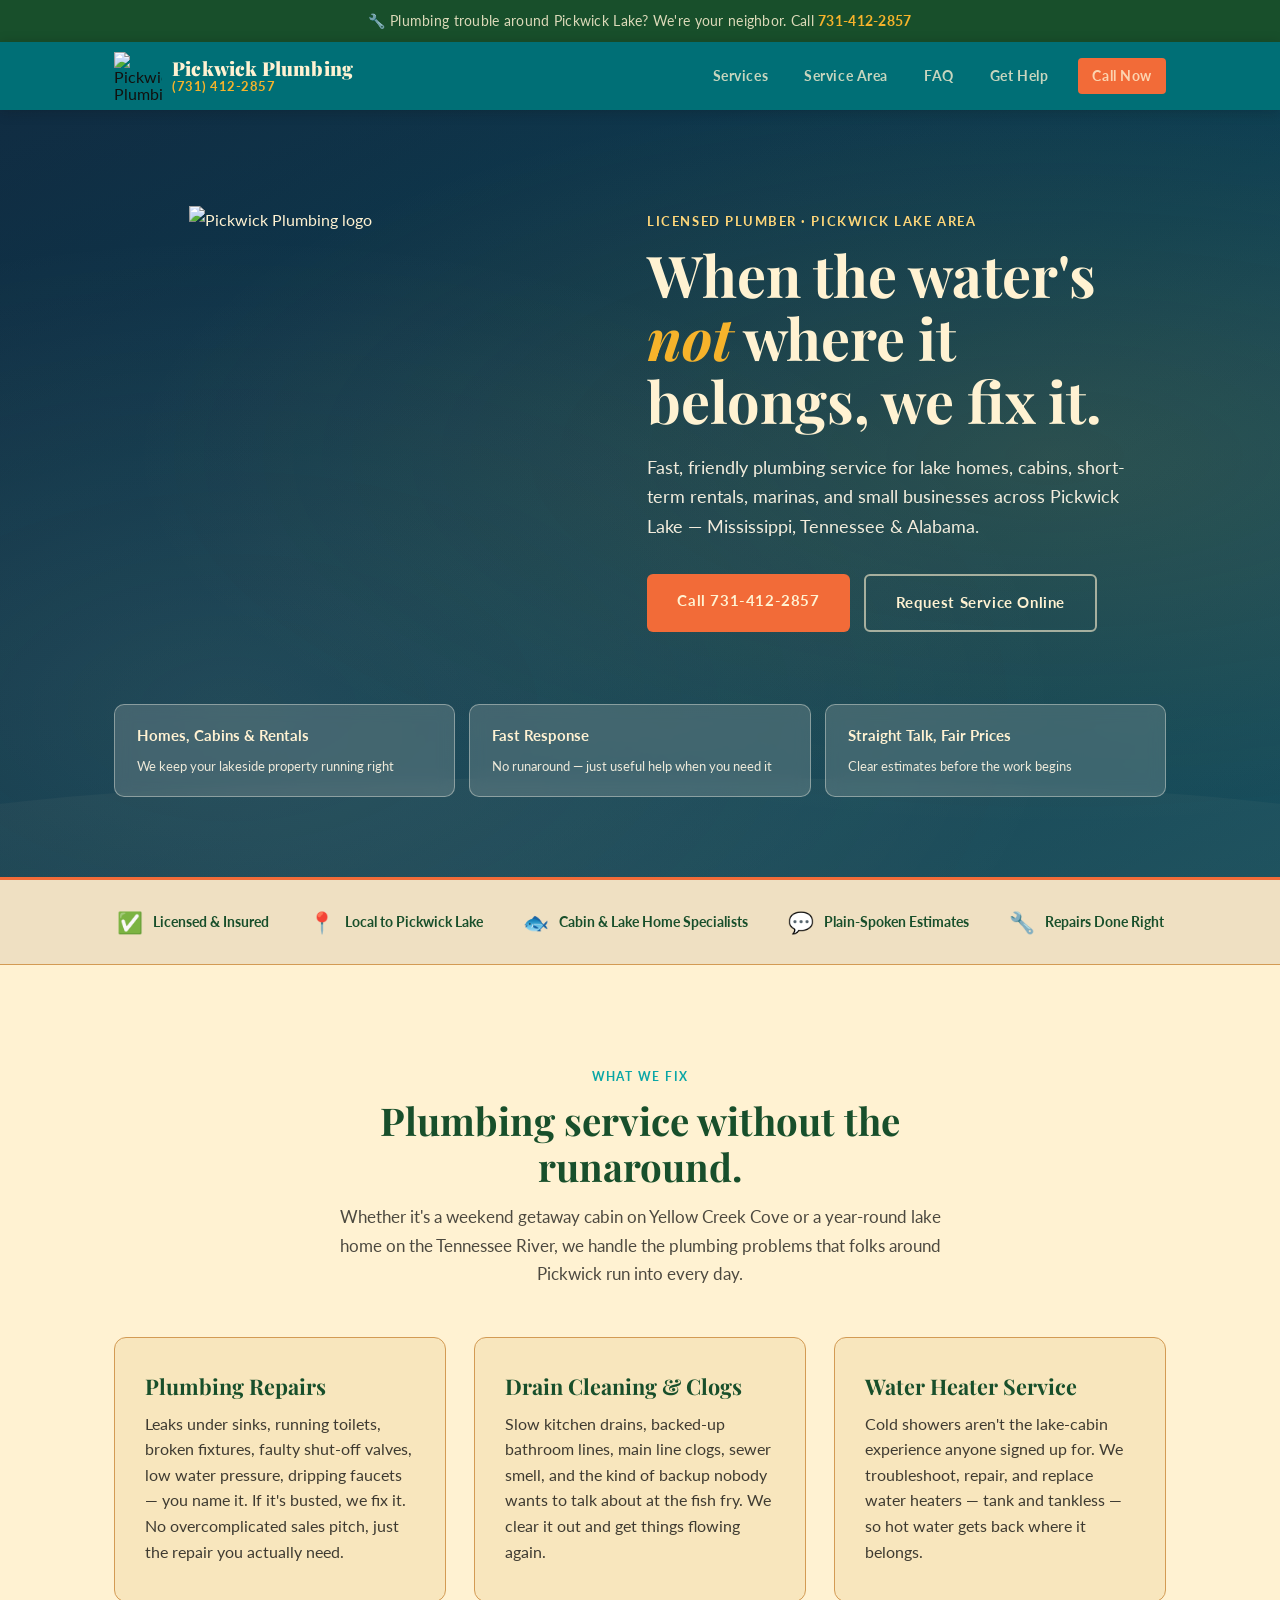
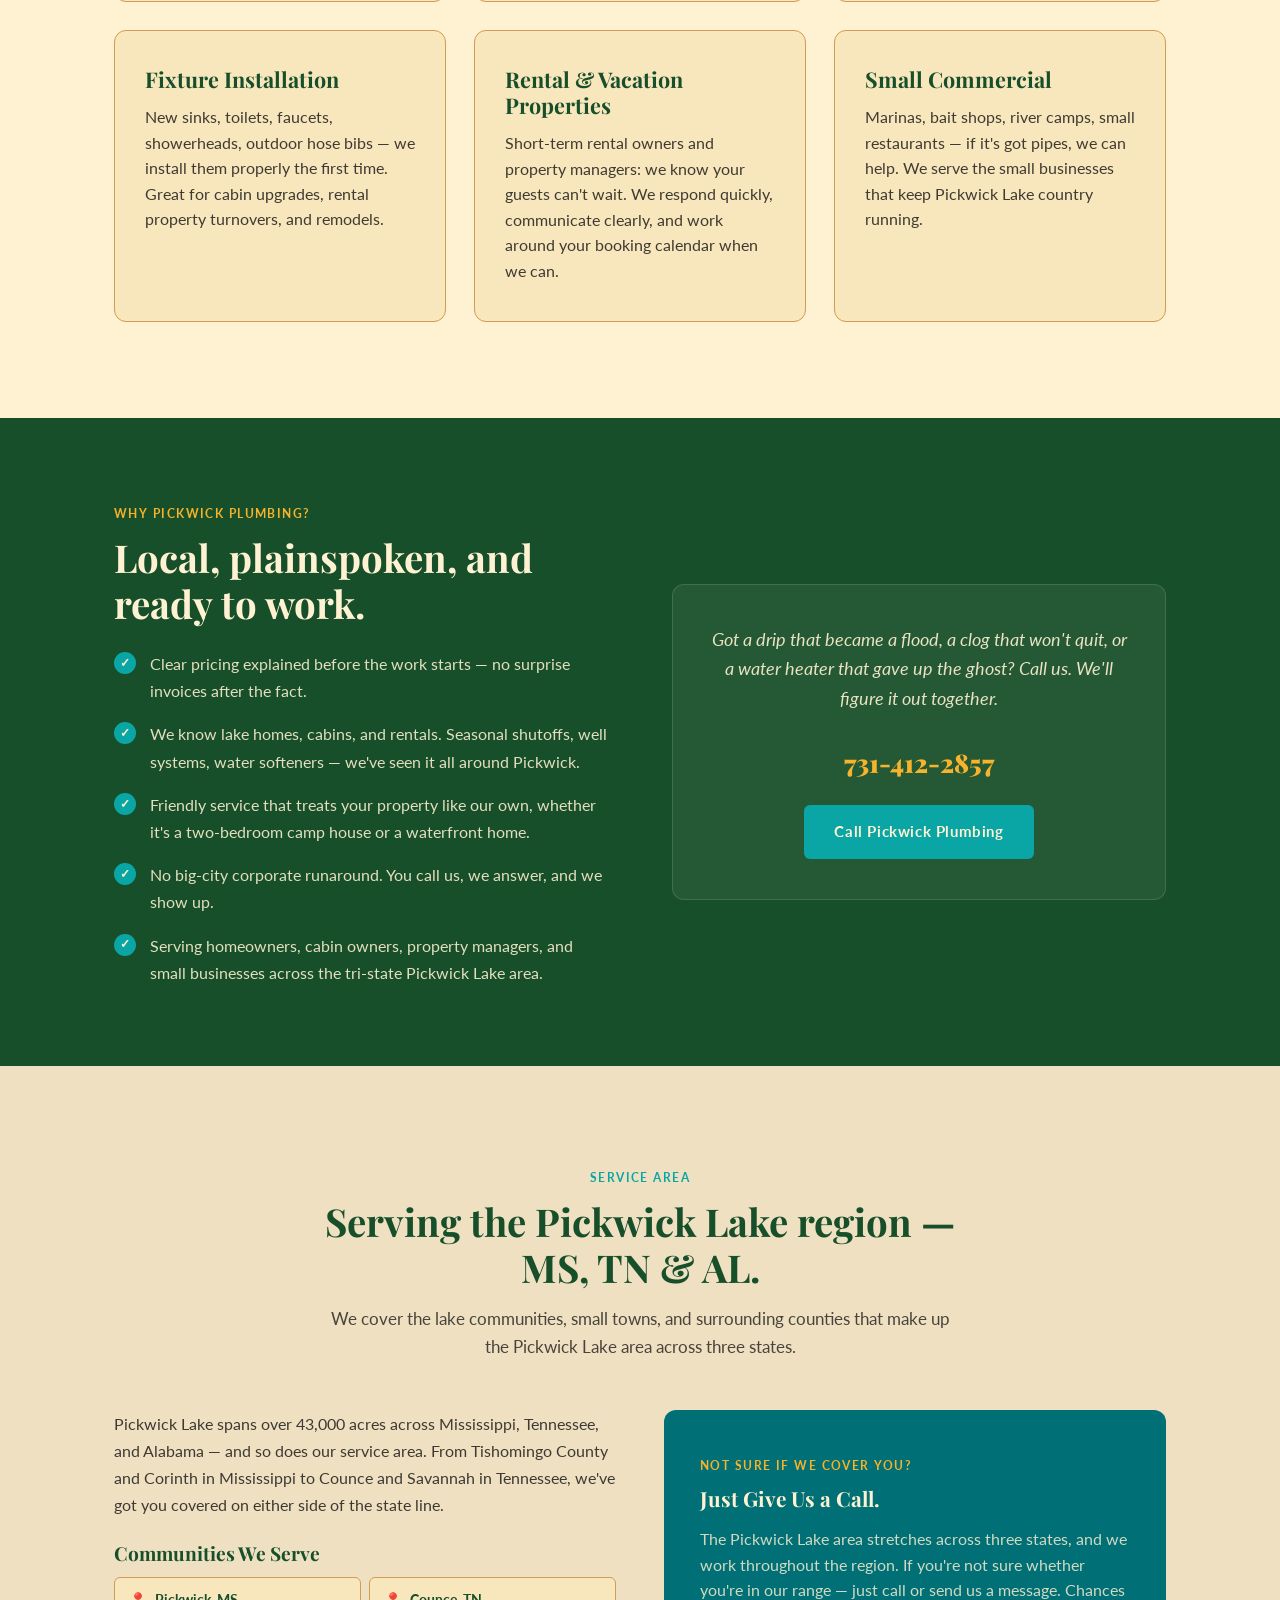
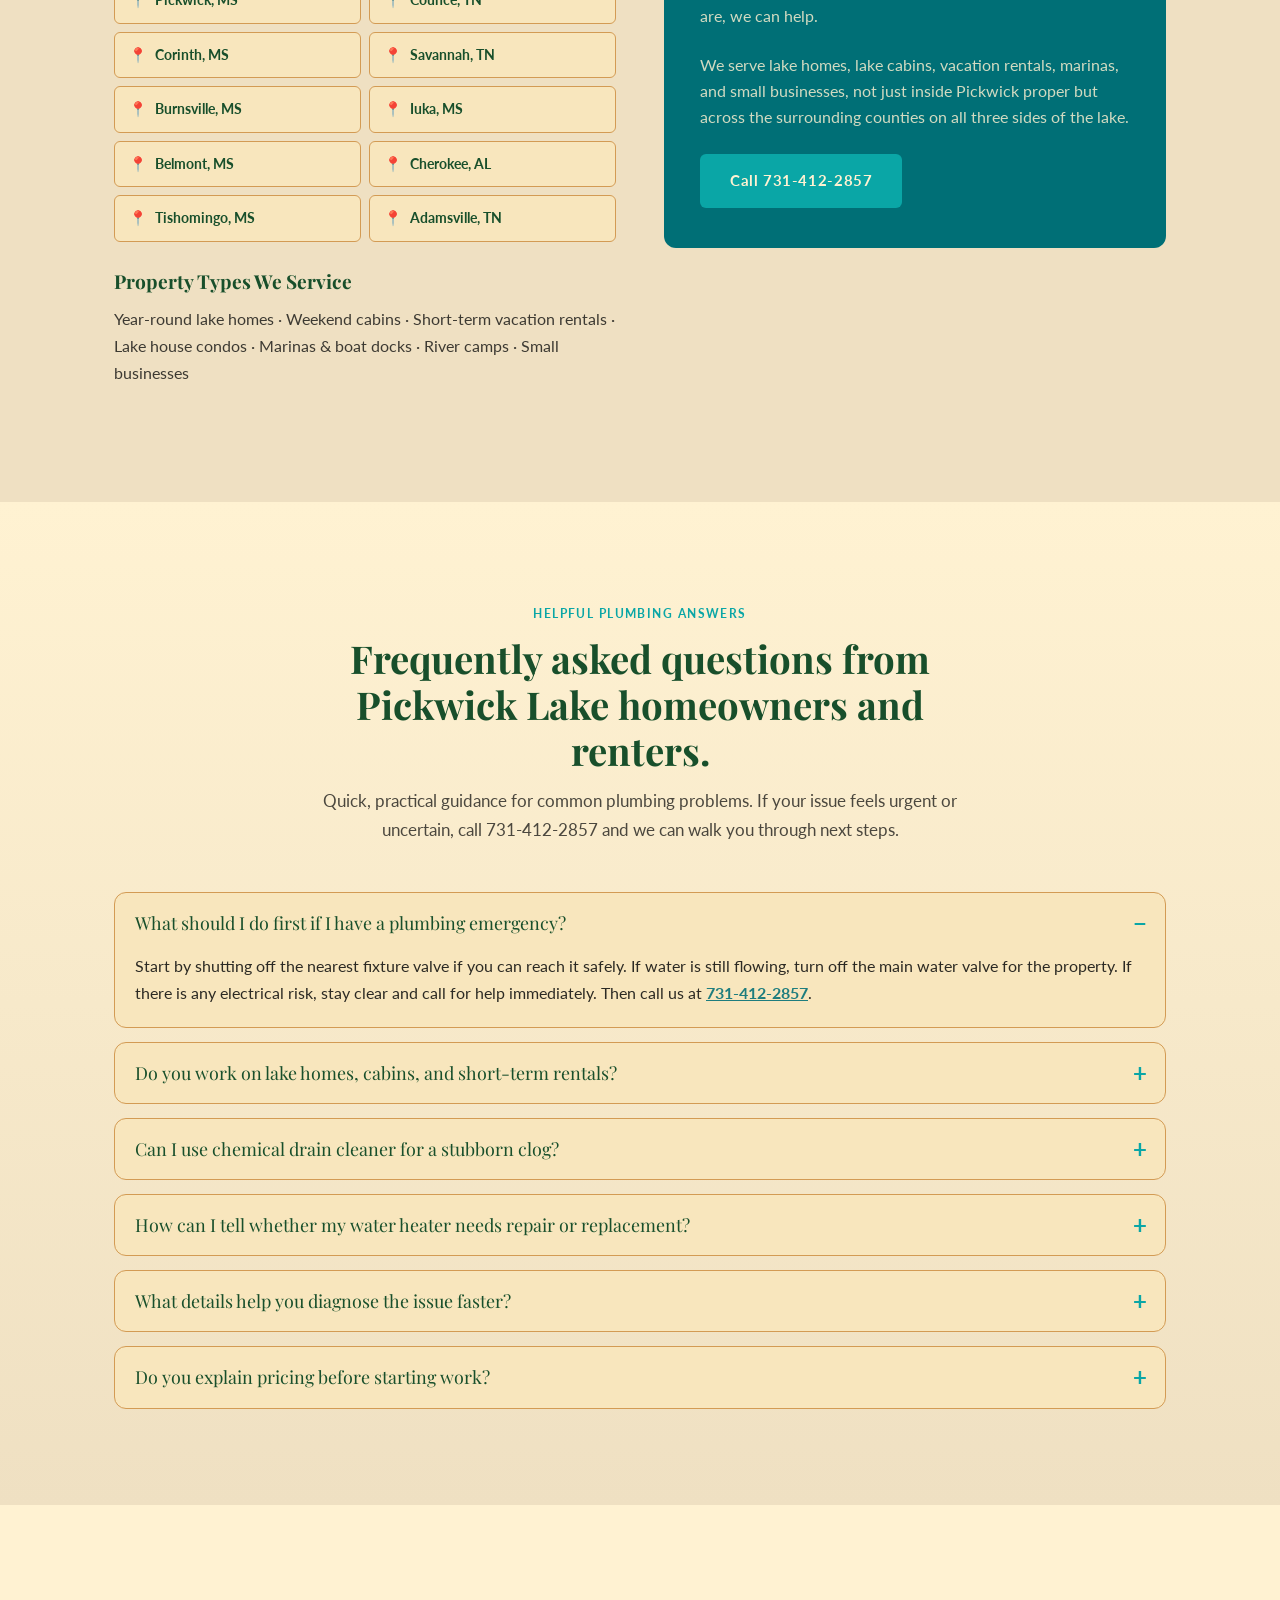
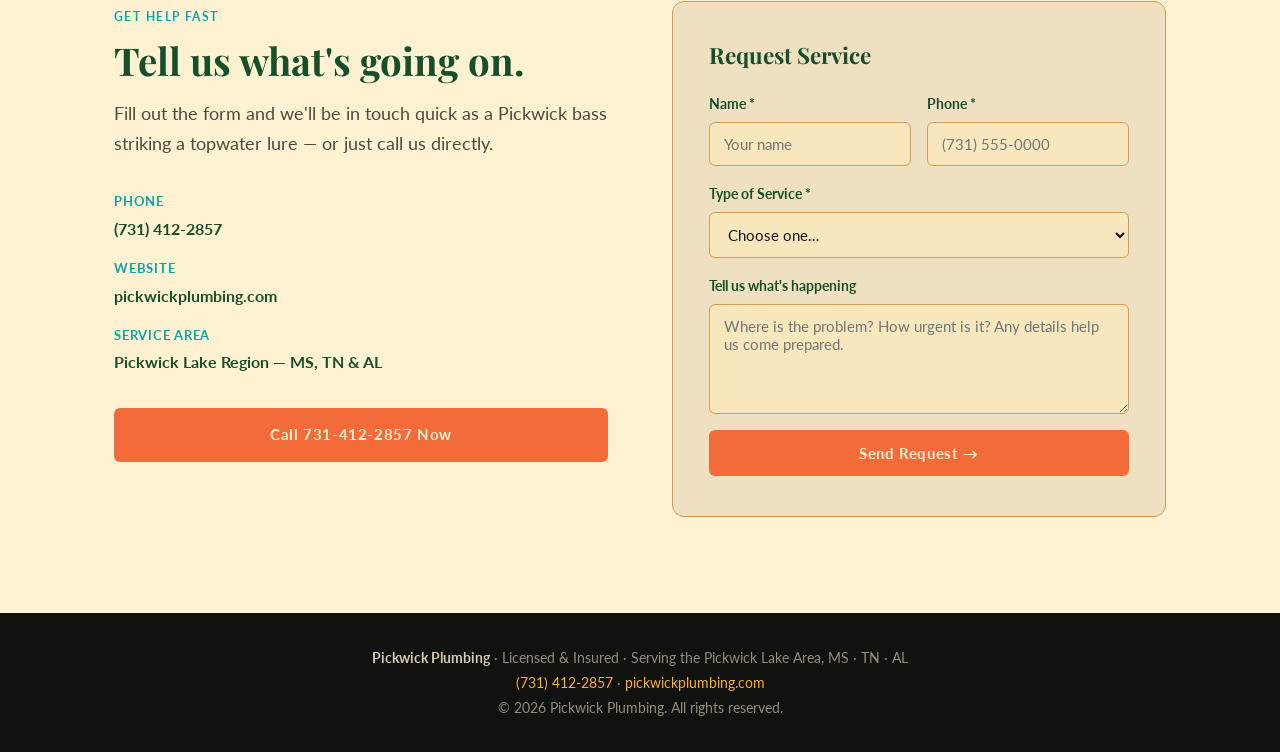
==== commit 77327542: "converted png to webp" ====
--- a/index.html
+++ b/index.html
@@ -147,7 +147,7 @@
   <header>
     <nav id="siteNav" aria-label="Main navigation">
       <a class="nav-brand" href="/" aria-label="Pickwick Plumbing home">
-        <img src="color-logo-no-number.png" alt="Pickwick Plumbing logo" class="nav-logo" />
+        <img src="color-logo-no-number .webp" alt="Pickwick Plumbing logo" class="nav-logo" />
         <span class="nav-brand-text">
           <span class="brand-name">Pickwick Plumbing</span>
           <span class="brand-phone"><strong>(731) 412-2857</strong></span>
@@ -175,7 +175,7 @@
       <div class="hero-inner">
         <!-- LOGO -->
         <div class="hero-badge-col">
-          <img src="color-logo-no-number.png" alt="Pickwick Plumbing logo" class="hero-logo" />
+          <img src="color-logo-no-number .webp" alt="Pickwick Plumbing logo" class="hero-logo" />
         </div>
 
         <div class="hero-text">
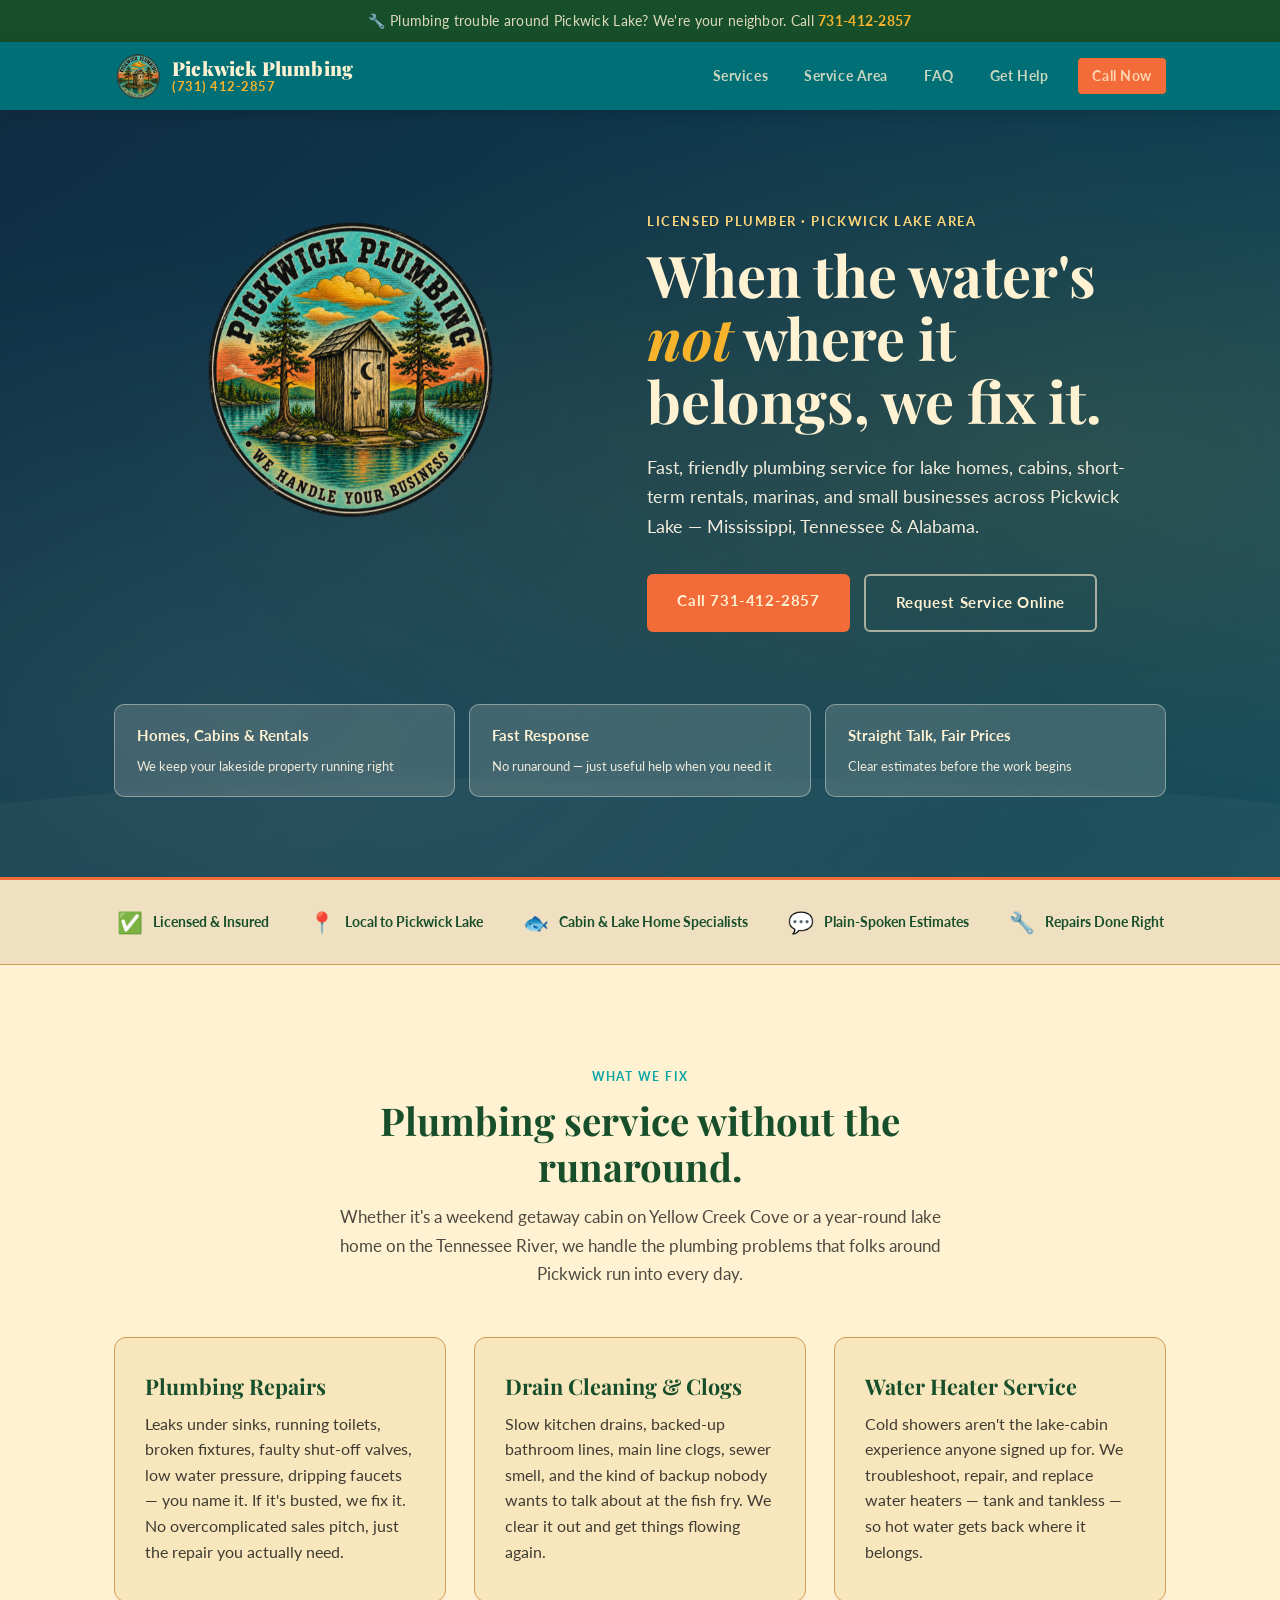
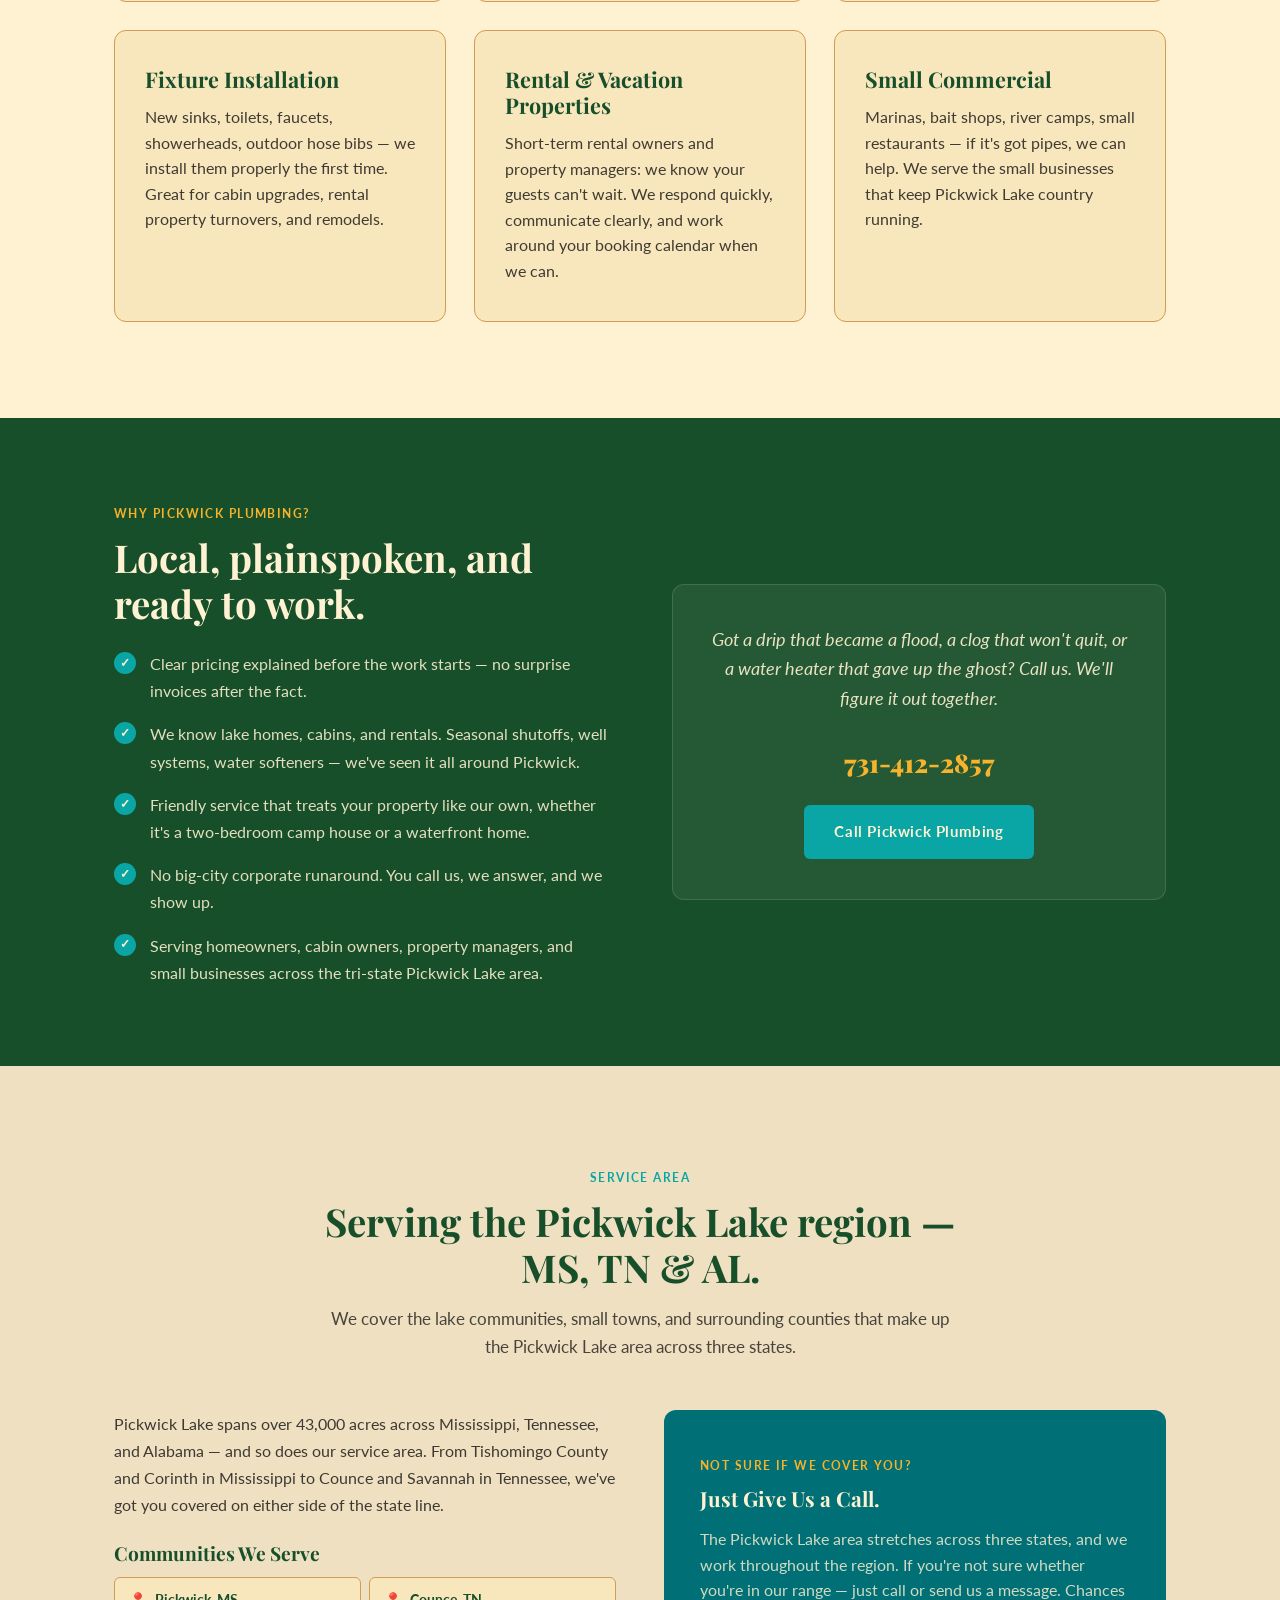
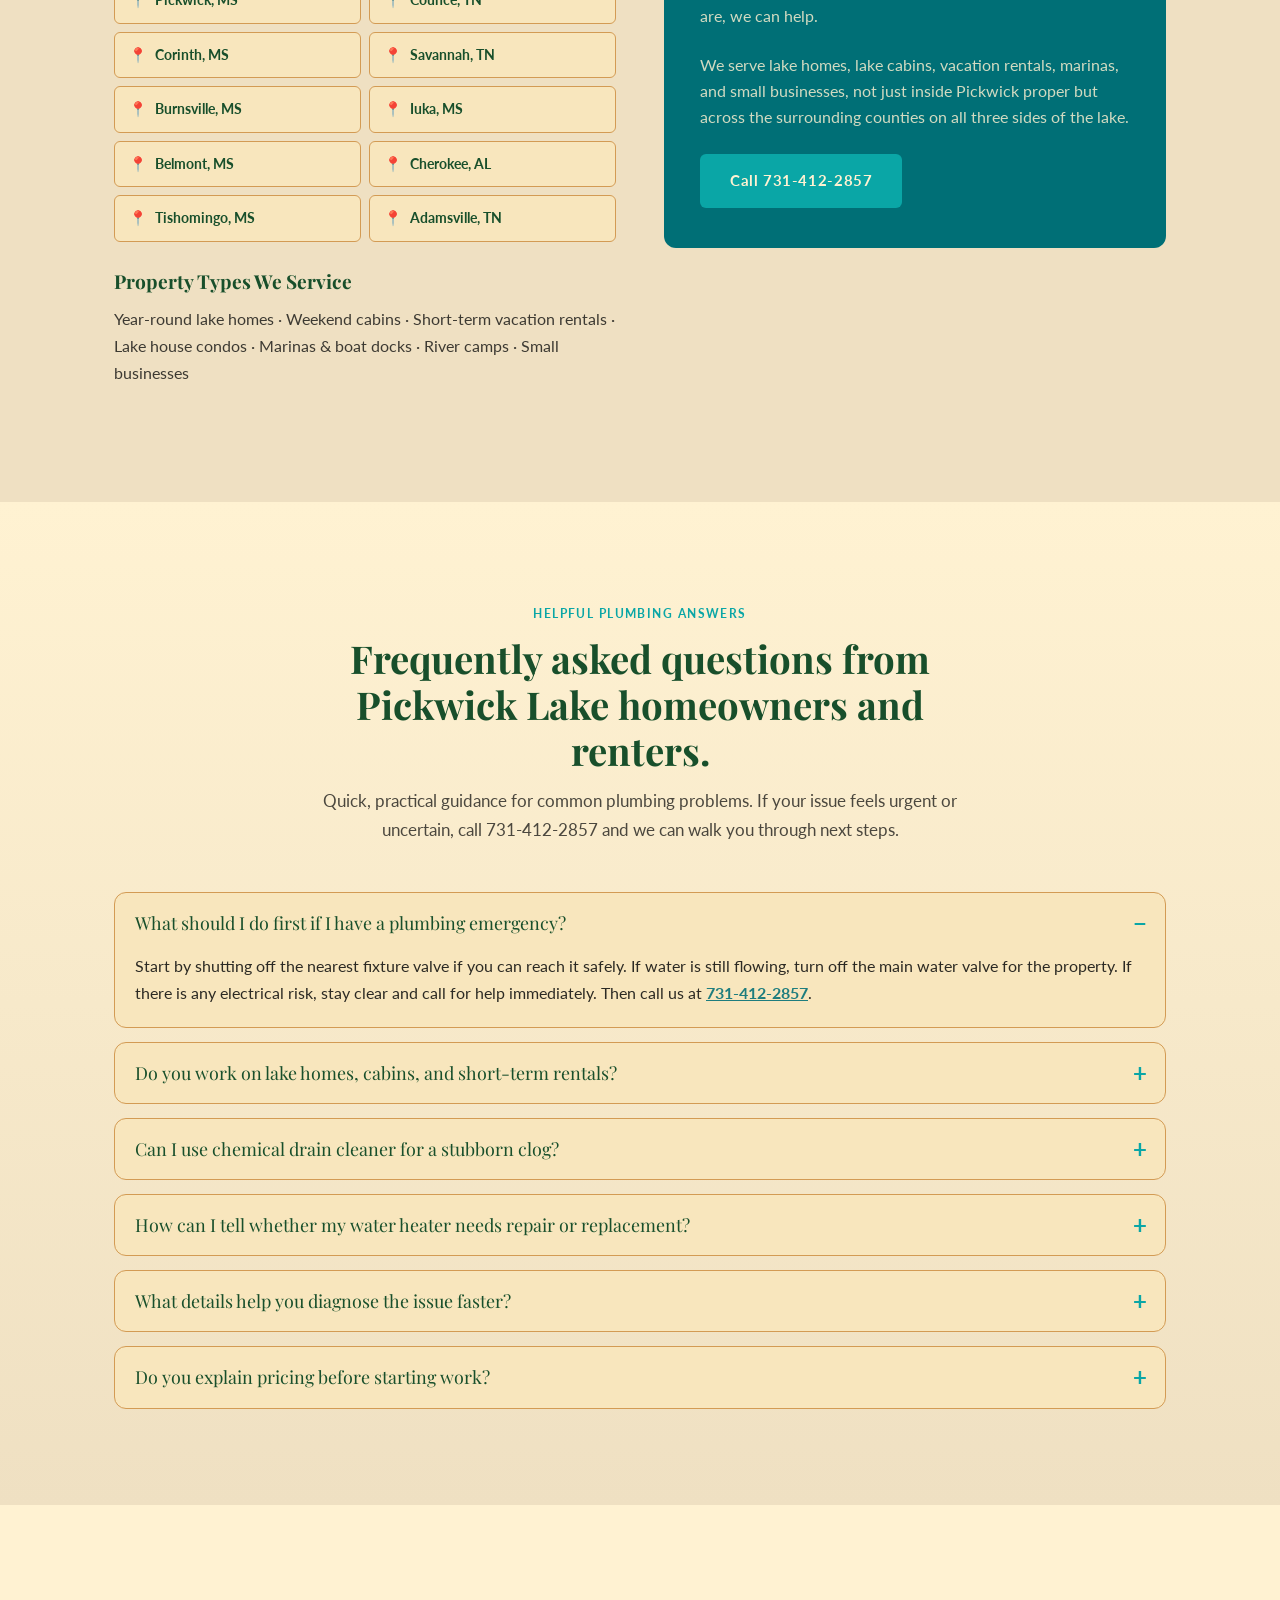
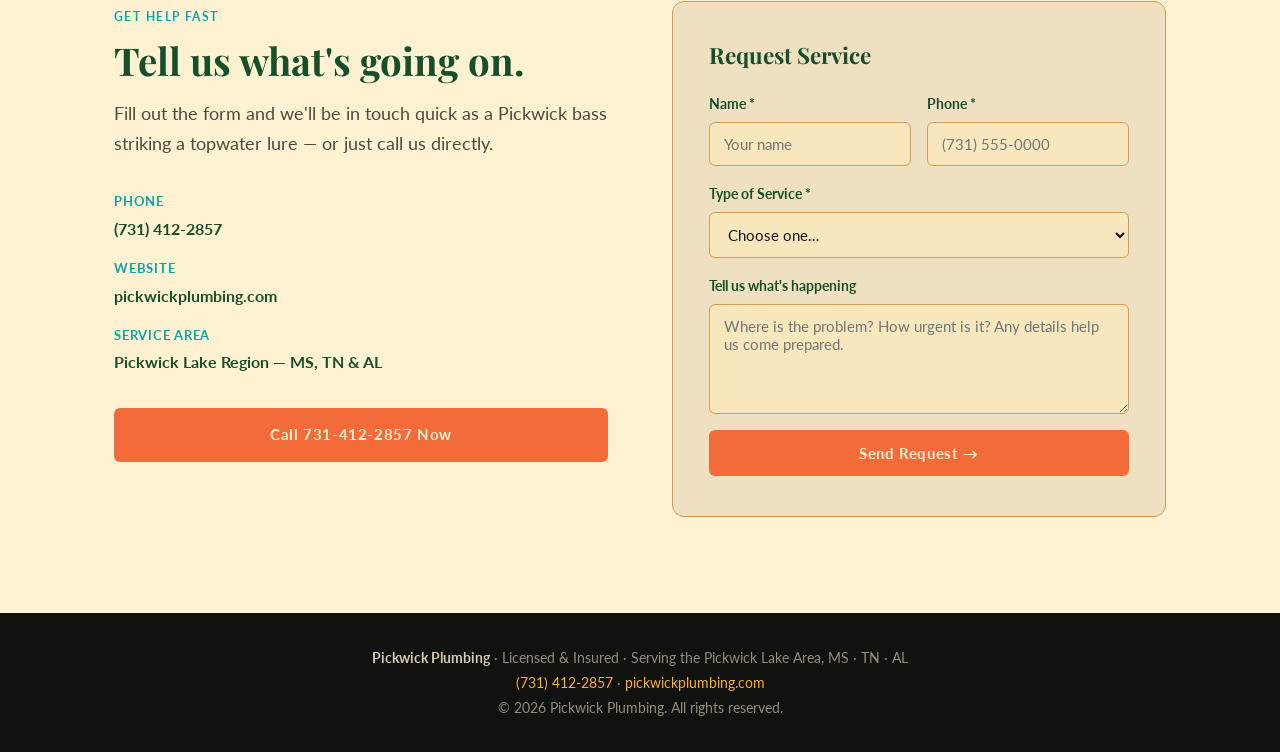
==== commit 4f42bedb: "converted png to webp" ====
--- a/index.html
+++ b/index.html
@@ -147,7 +147,7 @@
   <header>
     <nav id="siteNav" aria-label="Main navigation">
       <a class="nav-brand" href="/" aria-label="Pickwick Plumbing home">
-        <img src="color-logo-no-number .webp" alt="Pickwick Plumbing logo" class="nav-logo" />
+        <img src="color-logo-no-number.webp" alt="Pickwick Plumbing logo" class="nav-logo" />
         <span class="nav-brand-text">
           <span class="brand-name">Pickwick Plumbing</span>
           <span class="brand-phone"><strong>(731) 412-2857</strong></span>
@@ -175,7 +175,7 @@
       <div class="hero-inner">
         <!-- LOGO -->
         <div class="hero-badge-col">
-          <img src="color-logo-no-number .webp" alt="Pickwick Plumbing logo" class="hero-logo" />
+          <img src="color-logo-no-number.webp" alt="Pickwick Plumbing logo" class="hero-logo" />
         </div>
 
         <div class="hero-text">
